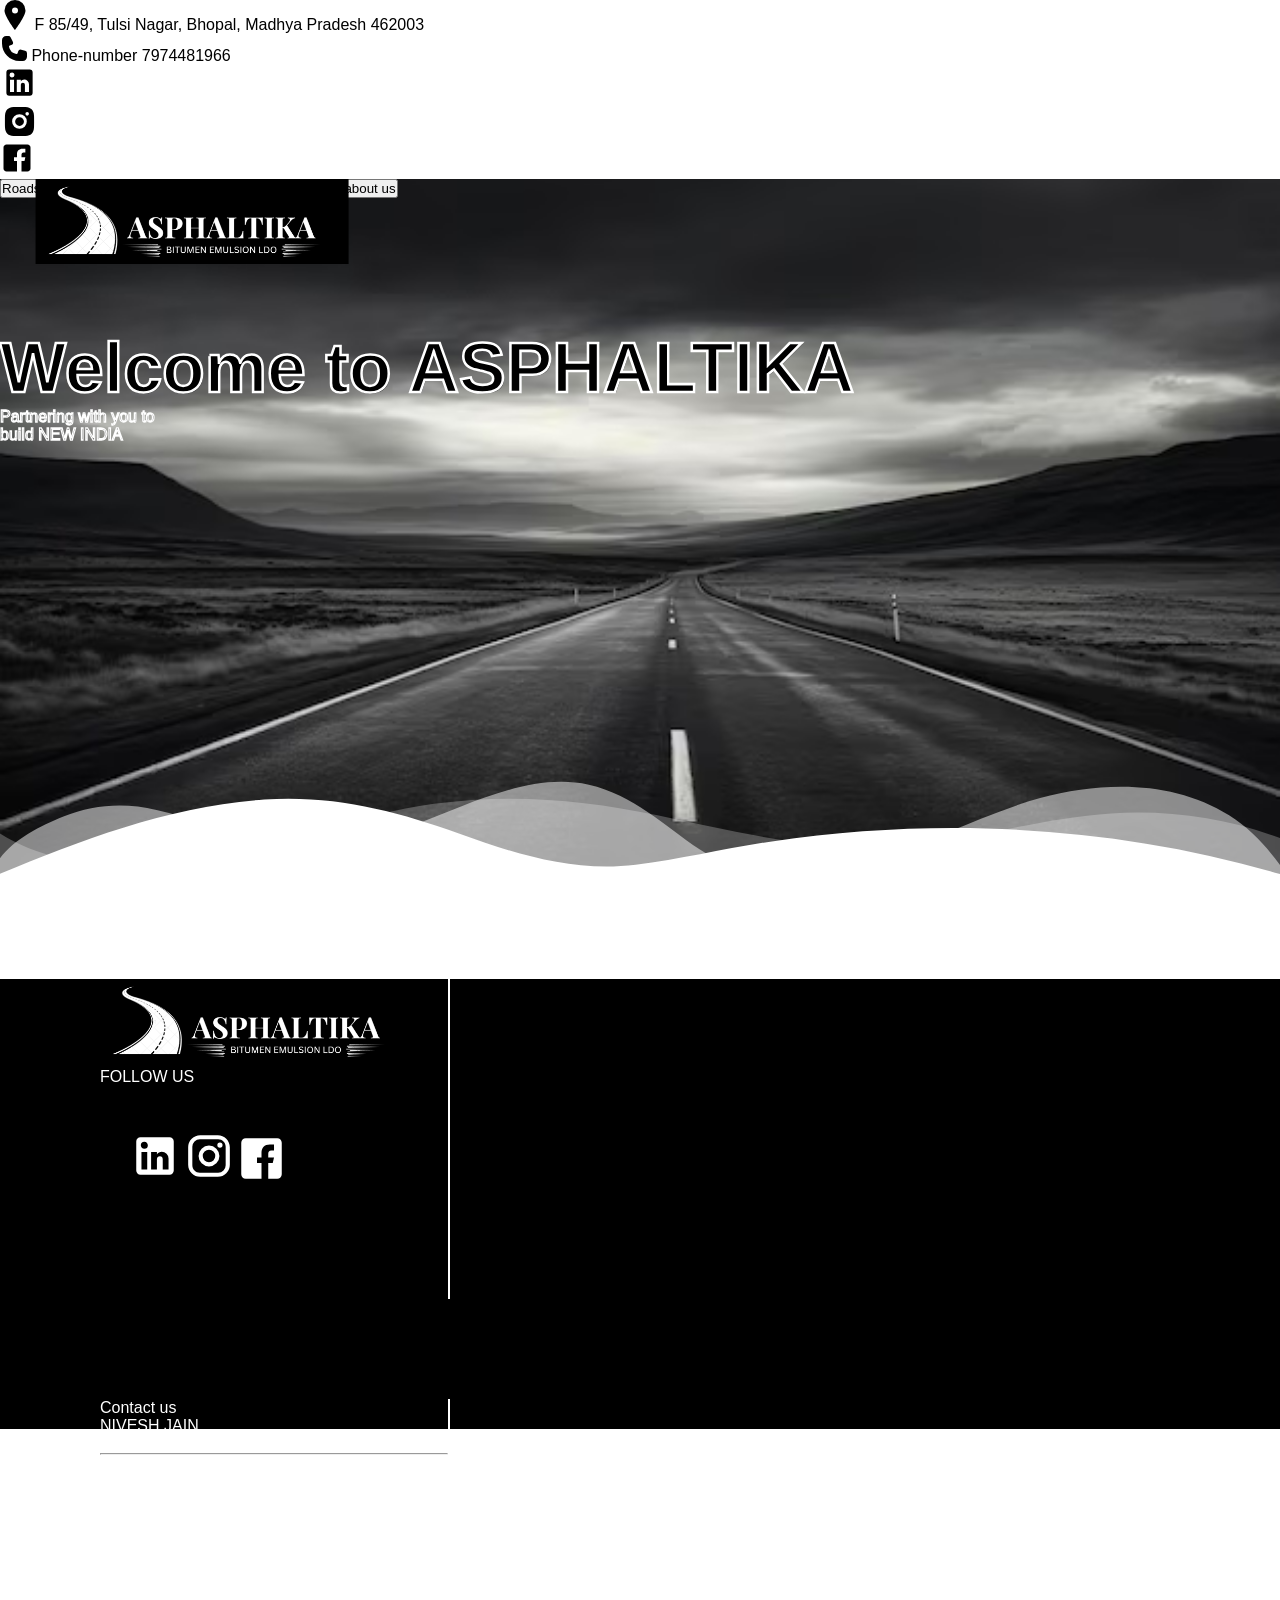
==== index.html @ 51af14be "Add files via upload" ====
<!DOCTYPE html>
<html lang="en">
<head>
    <meta charset="UTF-8">
    <meta name="viewport" content="width=device-width, initial-scale=1.0">
    <title>Asphaltika</title>
    <link rel="stylesheet" href="./css/bootstrap/bootstrap-5.3.1-dist/css/bootstrap.css">
    <link rel="stylesheet" href="./main.css">
</head>
<body>
   <section class="container-fluid">
    <section class="row">
    <section class="col-12">

        <section class=" d-flex justify-content-between">
            <div class="d-flex justify-content-between align-items-center mt-2">
                <p class=""><svg xmlns="http://www.w3.org/2000/svg" width="30" height="30" viewBox="0 0 20 20"><g transform="rotate(180 10 10) translate(0 20) scale(1 -1)"><path fill="currentColor" d="M10 20S3 10.87 3 7a7 7 0 1 1 14 0c0 3.87-7 13-7 13zm0-11a2 2 0 1 0 0-4a2 2 0 0 0 0 4z"/></g></svg> F 85/49, Tulsi Nagar, Bhopal, Madhya Pradesh 462003</p>
                </div>
                <div class="address-bar d-flex justify-content-between mt-2">
                    <p><svg xmlns="http://www.w3.org/2000/svg" width="25" height="25" viewBox="0 0 15 15"><g transform="rotate(-90 7.5 7.5) translate(0 15) scale(1 -1)"><path fill="currentColor" d="M2.5 0A2.5 2.5 0 0 0 0 2.5v2C0 10.299 4.701 15 10.5 15h2a2.5 2.5 0 0 0 2.5-2.5v-1.382a1.5 1.5 0 0 0-.83-1.342l-2.415-1.208a1.5 1.5 0 0 0-2.094.868l-.298.893a.71.71 0 0 1-.812.471A5.547 5.547 0 0 1 4.2 6.45a.71.71 0 0 1 .471-.812l1.109-.37a1.5 1.5 0 0 0 .98-1.787l-.586-2.344A1.5 1.5 0 0 0 4.72 0H2.5Z"/></g></svg> Phone-number 7974481966</p>
                <p class="mx-1"><svg xmlns="http://www.w3.org/2000/svg" width="35" height="35" viewBox="0 0 24 24"><path fill="currentColor" d="M19 3a2 2 0 0 1 2 2v14a2 2 0 0 1-2 2H5a2 2 0 0 1-2-2V5a2 2 0 0 1 2-2h14m-.5 15.5v-5.3a3.26 3.26 0 0 0-3.26-3.26c-.85 0-1.84.52-2.32 1.3v-1.11h-2.79v8.37h2.79v-4.93c0-.77.62-1.4 1.39-1.4a1.4 1.4 0 0 1 1.4 1.4v4.93h2.79M6.88 8.56a1.68 1.68 0 0 0 1.68-1.68c0-.93-.75-1.69-1.68-1.69a1.69 1.69 0 0 0-1.69 1.69c0 .93.76 1.68 1.69 1.68m1.39 9.94v-8.37H5.5v8.37h2.77Z"/></svg></p>
                <p class="mx-1"><svg xmlns="http://www.w3.org/2000/svg" width="35" height="35" viewBox="0 0 24 24"><path fill="currentColor" d="M13.028 2.001a78.82 78.82 0 0 1 2.189.022l.194.007c.224.008.445.018.712.03c1.064.05 1.79.218 2.427.465c.66.254 1.216.598 1.772 1.154a4.908 4.908 0 0 1 1.153 1.771c.247.637.415 1.364.465 2.428c.012.266.022.488.03.712l.006.194a79 79 0 0 1 .023 2.188l.001.746v1.31a78.836 78.836 0 0 1-.023 2.189l-.006.194c-.008.224-.018.445-.03.712c-.05 1.064-.22 1.79-.466 2.427a4.884 4.884 0 0 1-1.153 1.772a4.915 4.915 0 0 1-1.772 1.153c-.637.247-1.363.415-2.427.465c-.267.012-.488.022-.712.03l-.194.006a79 79 0 0 1-2.189.023l-.746.001h-1.309a78.836 78.836 0 0 1-2.189-.023l-.194-.006a60.64 60.64 0 0 1-.712-.03c-1.064-.05-1.79-.22-2.428-.466a4.89 4.89 0 0 1-1.771-1.153a4.904 4.904 0 0 1-1.154-1.772c-.247-.637-.415-1.363-.465-2.427a74.367 74.367 0 0 1-.03-.712l-.005-.194A79.053 79.053 0 0 1 2 13.028v-2.056a78.82 78.82 0 0 1 .022-2.188l.007-.194c.008-.224.018-.446.03-.712c.05-1.065.218-1.79.465-2.428A4.88 4.88 0 0 1 3.68 3.68a4.897 4.897 0 0 1 1.77-1.155c.638-.247 1.363-.415 2.428-.465l.712-.03l.194-.005A79.053 79.053 0 0 1 10.972 2h2.056Zm-1.028 5A5 5 0 1 0 12 17a5 5 0 0 0 0-10Zm0 2A3 3 0 1 1 12.001 15a3 3 0 0 1 0-6Zm5.25-3.5a1.25 1.25 0 0 0 0 2.498a1.25 1.25 0 0 0 0-2.5Z"/></svg></p>
                <p class="mx-1"><svg xmlns="http://www.w3.org/2000/svg" width="30" height="30" viewBox="0 0 20 20"><path fill="currentColor" d="M17 1H3c-1.1 0-2 .9-2 2v14c0 1.101.9 2 2 2h7v-7H8V9.525h2v-2.05c0-2.164 1.212-3.684 3.766-3.684l1.803.002v2.605h-1.197c-.994 0-1.372.746-1.372 1.438v1.69h2.568L15 12h-2v7h4c1.1 0 2-.899 2-2V3c0-1.1-.9-2-2-2z"/></svg></p>
            </div>
        </section>

<section class=" head ">
    <header class="d-flex justify-content-between ">
    <div class="d-flex">
    <img class="logo" src="./img/Screenshot 2023-09-03 131954.png">
      </div>

    <div class="header-btn d-flex align-items-start p-3">
    <button class="btn btn-outline-light text-warning rounded-pill m-1 p-2">Roads & Infrastructure</button>
    <button class="btn btn-outline-light text-warning rounded-pill m-1 p-2">Building Materials</button>
    <button class="btn btn-outline-light text-warning rounded-pill m-1 p-2">Sustainability</button>
    <button class="btn btn-outline-light text-warning rounded-pill m-1 p-2">about us</button>
     </div>

     <div class="custom-shape-divider-bottom-1694335029"> -->
        <svg data-name="Layer 1" xmlns="http://www.w3.org/2000/svg" viewBox="0 0 1200 120" preserveAspectRatio="none">
            <path d="M0,0V46.29c47.79,22.2,103.59,32.17,158,28,70.36-5.37,136.33-33.31,206.8-37.5C438.64,32.43,512.34,53.67,583,72.05c69.27,18,138.3,24.88,209.4,13.08,36.15-6,69.85-17.84,104.45-29.34C989.49,25,1113-14.29,1200,52.47V0Z" opacity=".25" class="shape-fill"></path>
            <path d="M0,0V15.81C13,36.92,27.64,56.86,47.69,72.05,99.41,111.27,165,111,224.58,91.58c31.15-10.15,60.09-26.07,89.67-39.8,40.92-19,84.73-46,130.83-49.67,36.26-2.85,70.9,9.42,98.6,31.56,31.77,25.39,62.32,62,103.63,73,40.44,10.79,81.35-6.69,119.13-24.28s75.16-39,116.92-43.05c59.73-5.85,113.28,22.88,168.9,38.84,30.2,8.66,59,6.17,87.09-7.5,22.43-10.89,48-26.93,60.65-49.24V0Z" opacity=".5" class="shape-fill"></path>
            <path d="M0,0V5.63C149.93,59,314.09,71.32,475.83,42.57c43-7.64,84.23-20.12,127.61-26.46,59-8.63,112.48,12.24,165.56,35.4C827.93,77.22,886,95.24,951.2,90c86.53-7,172.46-45.71,248.8-84.81V0Z" class="shape-fill"></path>
        </svg>
    </div>
    </header>

     <section class="heading  d-flex justify-content-center ">
<span class=" text-dark">
    <p class=" fw-bolder heading-name">    Welcome to ASPHALTIKA</p>
    <p class="sub-heading mt-5 fs-1 fw-bolder text-center">Partnering with you to</p>
    <p class="sub-heading fs-1 fw-bolder text-center"> build NEW INDIA</p>
</span>
     </section>

     </section> 
    
        </section>
    </section>
    <!-- ******footer -->
    <section class="row">
        <section class="col-12">
            <footer class="">
        <section class="f-1 border border-4 mt-5 d-flex">
            <div class="f-11">
                <img class="logo-f" src="./img/Screenshot 2023-09-03 131954.png">
                <p class="fs-3 fw-bolder mt-5 mx-5">FOLLOW US</p>
                <div class="f-icons mb-5">
                    <!-- linkedin icon -->
                    <svg xmlns="http://www.w3.org/2000/svg" width="50" height="50" viewBox="0 0 24 24"><path fill="#fff" d="M19 3a2 2 0 0 1 2 2v14a2 2 0 0 1-2 2H5a2 2 0 0 1-2-2V5a2 2 0 0 1 2-2h14m-.5 15.5v-5.3a3.26 3.26 0 0 0-3.26-3.26c-.85 0-1.84.52-2.32 1.3v-1.11h-2.79v8.37h2.79v-4.93c0-.77.62-1.4 1.39-1.4a1.4 1.4 0 0 1 1.4 1.4v4.93h2.79M6.88 8.56a1.68 1.68 0 0 0 1.68-1.68c0-.93-.75-1.69-1.68-1.69a1.69 1.69 0 0 0-1.69 1.69c0 .93.76 1.68 1.69 1.68m1.39 9.94v-8.37H5.5v8.37h2.77Z"/></svg>
                    <!-- insta icon -->
                    <svg xmlns="http://www.w3.org/2000/svg" width="50" height="50" viewBox="0 0 24 24"><path fill="#fff" d="M7.8 2h8.4C19.4 2 22 4.6 22 7.8v8.4a5.8 5.8 0 0 1-5.8 5.8H7.8C4.6 22 2 19.4 2 16.2V7.8A5.8 5.8 0 0 1 7.8 2m-.2 2A3.6 3.6 0 0 0 4 7.6v8.8C4 18.39 5.61 20 7.6 20h8.8a3.6 3.6 0 0 0 3.6-3.6V7.6C20 5.61 18.39 4 16.4 4H7.6m9.65 1.5a1.25 1.25 0 0 1 1.25 1.25A1.25 1.25 0 0 1 17.25 8A1.25 1.25 0 0 1 16 6.75a1.25 1.25 0 0 1 1.25-1.25M12 7a5 5 0 0 1 5 5a5 5 0 0 1-5 5a5 5 0 0 1-5-5a5 5 0 0 1 5-5m0 2a3 3 0 0 0-3 3a3 3 0 0 0 3 3a3 3 0 0 0 3-3a3 3 0 0 0-3-3Z"/></svg>
                    <!-- facebook icon -->
                    <svg xmlns="http://www.w3.org/2000/svg" width="45" height="45" viewBox="0 0 20 20"><path fill="#fff" d="M17 1H3c-1.1 0-2 .9-2 2v14c0 1.101.9 2 2 2h7v-7H8V9.525h2v-2.05c0-2.164 1.212-3.684 3.766-3.684l1.803.002v2.605h-1.197c-.994 0-1.372.746-1.372 1.438v1.69h2.568L15 12h-2v7h4c1.1 0 2-.899 2-2V3c0-1.1-.9-2-2-2z"/></svg>
                </div>
            </div>
           <div class="fw-bold fs-5 f-11">
            <p class="fs-2 text-decoration-underline">Contact us</p>
            <p>NIVESH JAIN</p>
            <p> E-mail: asphaltika@gmail.com</p>
            <hr>
            <p>Address: F 85/49, Tulsi Nagar, Bhopal, Madhya Pradesh 462003</p>
            <p><i class="fa-solid fa-phone fa-shake fa-l"></i> Phone-number: 7974481966</p>
           </div>
           <div class="fw-bold fs-5 f-11">
            <p class="fs-2 text-decoration-underline">Products</p>
            <p><i class="fa-regular fa-greater-than fa-2xs"></i> EMULSION</p>
            <p><i class="fa-regular fa-greater-than fa-2xs"></i> BITUMEN</p>
            <p><i class="fa-regular fa-greater-than fa-2xs"></i> LIGHT DIESEL OIL (LDO)</p>
            
           </div>
        </section>
            </footer>
        </section>
    </section>
   </section>
</body>
</html>
---- main.css ----
*{
    margin: 0;
    padding: 0;
    box-sizing: border-box;
    font-family:'poppins', sans-serif;
}

.address-bar{
    margin:2px;
 padding-right: 5px;
}
.head{
height: 700px;
width: 100%;
background-image: url(./img/22.avif);
background-repeat: no-repeat;
background-position: center;
background-size: cover;
position: relative;
overflow: hidden;
animation:changeImage 12s linear infinite;
}

@keyframes changeImage {
0%{ background-image: url(./img/pexels-roman-kaiuk🇺🇦-11927239.jpg);}
30%{ background-image: url(./img/22.avif);}
65%{ background-image: url(./img/1.jpg);} */
/* 60%{ background-image: url(./img/new.jpg);} */
90%{ background-image: url(./img/2);}
}
.custom-shape-divider-bottom-1694335029 {
    position: absolute;
    bottom: 0;
    left: 0;
    width: 100%;
    overflow: hidden;
    line-height: 0;
    transform: rotate(180deg);
}

.custom-shape-divider-bottom-1694335029 svg {
    position: relative;
    display: block;
    width: calc(100% + 1.3px);
    height: 106px;
}

.custom-shape-divider-bottom-1694335029 .shape-fill {
    fill: #FFFFFF;
}

/* .waves{
position: absolute;
bottom: 0;
width: 100%;
bottom: 0;
} */

.logo{
    margin-left: 0;
    height: 85px;
position: absolute;
    top: 0;
    left:15%;
    transform: translateX(-50%);
    z-index: 1; /* Ensure the logo is on top */
}
.heading{
    margin-top: 130px;
}
.heading-name{

    text-shadow: 1px 1px;
    font-size:70px;
    font-weight: bolder;
  position: relative;
  -webkit-text-stroke: 0.2vw #fff;
}
.sub-heading{
    -webkit-text-stroke: 0.1vw #fff;
}

.f-1{

    height: 450px ;
    background-color: black;
}
.f-11{
    color: #fff;
    margin-top: 100px;
    margin-left: 100px;
    height: 320px;
    width: 350px;
    border-right: 2px solid #FFF;
}
.logo-f{
   
    height: 85px;
}
.f-icons{
    margin-left: 30px;
    margin-top: 45px;
}
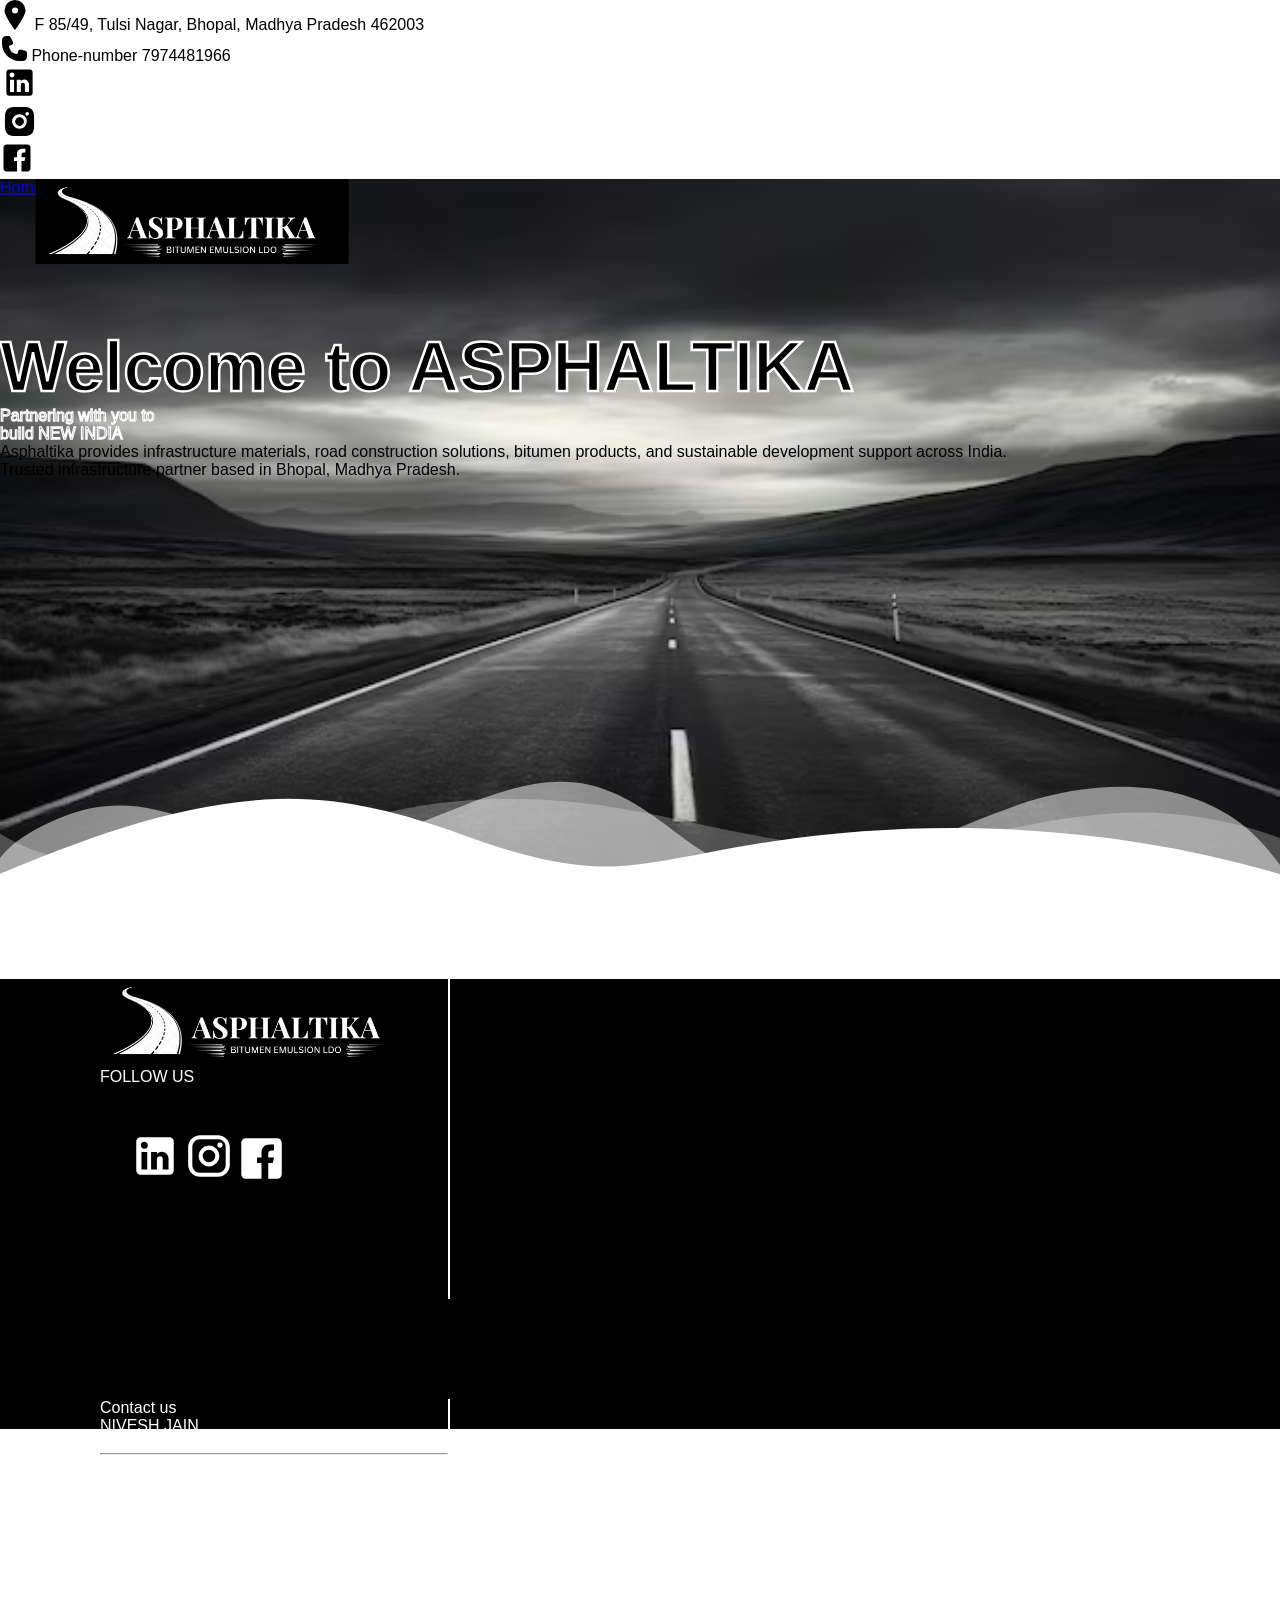
==== commit b4a3a01f: "Website authenticity update" ====
--- a/index.html
+++ b/index.html
@@ -31,13 +31,30 @@
       </div>
 
     <div class="header-btn d-flex align-items-start p-3">
-    <button class="btn btn-outline-light text-warning rounded-pill m-1 p-2">Roads & Infrastructure</button>
-    <button class="btn btn-outline-light text-warning rounded-pill m-1 p-2">Building Materials</button>
-    <button class="btn btn-outline-light text-warning rounded-pill m-1 p-2">Sustainability</button>
-    <button class="btn btn-outline-light text-warning rounded-pill m-1 p-2">about us</button>
-     </div>
 
-     <div class="custom-shape-divider-bottom-1694335029"> -->
+<a href="index.html" class="btn btn-outline-light text-warning rounded-pill m-1 p-2">
+Home
+</a>
+
+<a href="about.html" class="btn btn-outline-light text-warning rounded-pill m-1 p-2">
+About Us
+</a>
+
+<a href="contact.html" class="btn btn-outline-light text-warning rounded-pill m-1 p-2">
+Contact
+</a>
+
+<a href="privacy-policy.html" class="btn btn-outline-light text-warning rounded-pill m-1 p-2">
+Privacy Policy
+</a>
+
+<a href="terms.html" class="btn btn-outline-light text-warning rounded-pill m-1 p-2">
+Terms
+</a>
+
+</div>
+
+     <div class="custom-shape-divider-bottom-1694335029">
         <svg data-name="Layer 1" xmlns="http://www.w3.org/2000/svg" viewBox="0 0 1200 120" preserveAspectRatio="none">
             <path d="M0,0V46.29c47.79,22.2,103.59,32.17,158,28,70.36-5.37,136.33-33.31,206.8-37.5C438.64,32.43,512.34,53.67,583,72.05c69.27,18,138.3,24.88,209.4,13.08,36.15-6,69.85-17.84,104.45-29.34C989.49,25,1113-14.29,1200,52.47V0Z" opacity=".25" class="shape-fill"></path>
             <path d="M0,0V15.81C13,36.92,27.64,56.86,47.69,72.05,99.41,111.27,165,111,224.58,91.58c31.15-10.15,60.09-26.07,89.67-39.8,40.92-19,84.73-46,130.83-49.67,36.26-2.85,70.9,9.42,98.6,31.56,31.77,25.39,62.32,62,103.63,73,40.44,10.79,81.35-6.69,119.13-24.28s75.16-39,116.92-43.05c59.73-5.85,113.28,22.88,168.9,38.84,30.2,8.66,59,6.17,87.09-7.5,22.43-10.89,48-26.93,60.65-49.24V0Z" opacity=".5" class="shape-fill"></path>
@@ -51,6 +68,14 @@
     <p class=" fw-bolder heading-name">    Welcome to ASPHALTIKA</p>
     <p class="sub-heading mt-5 fs-1 fw-bolder text-center">Partnering with you to</p>
     <p class="sub-heading fs-1 fw-bolder text-center"> build NEW INDIA</p>
+    <p class="text-center fs-5 mt-4 text-dark fw-semibold">
+Asphaltika provides infrastructure materials, road construction solutions,
+bitumen products, and sustainable development support across India.
+</p>
+
+<p class="text-center fs-6 text-dark">
+Trusted infrastructure partner based in Bhopal, Madhya Pradesh.
+</p>
 </span>
      </section>
 
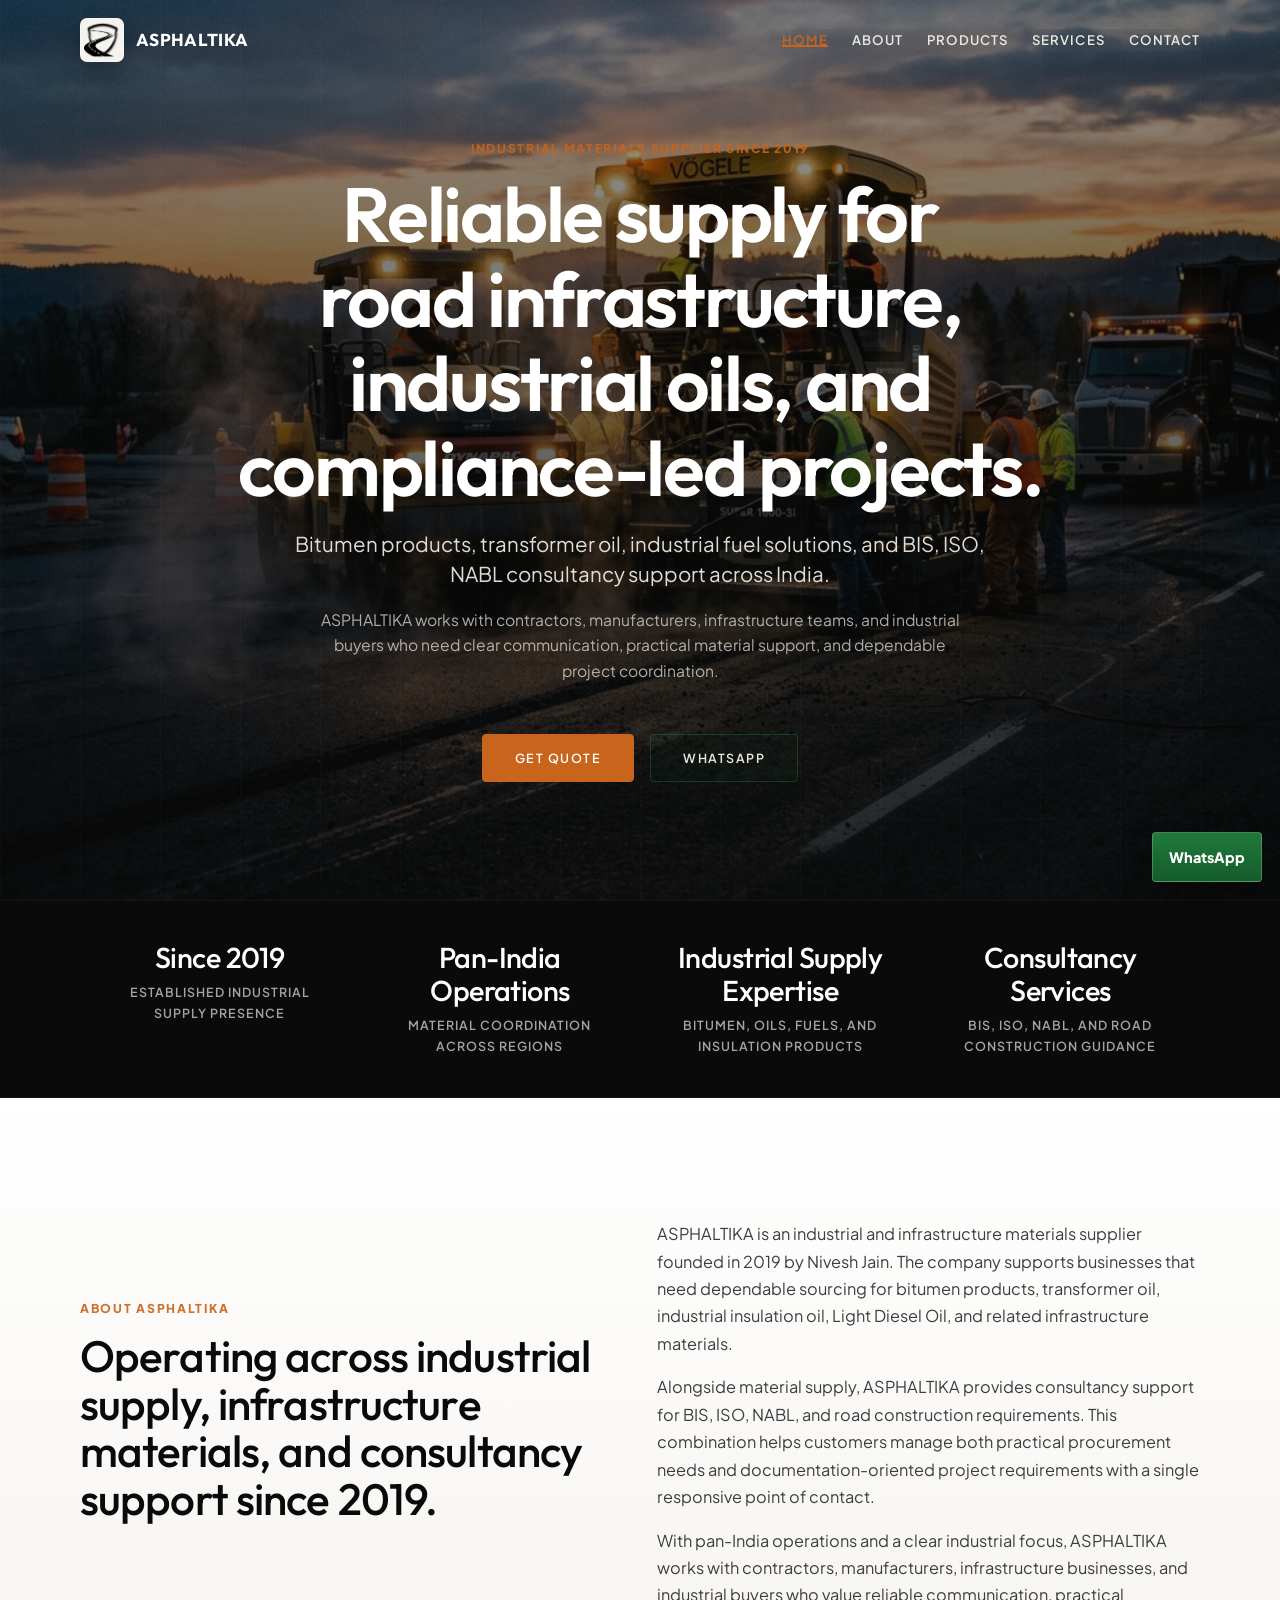
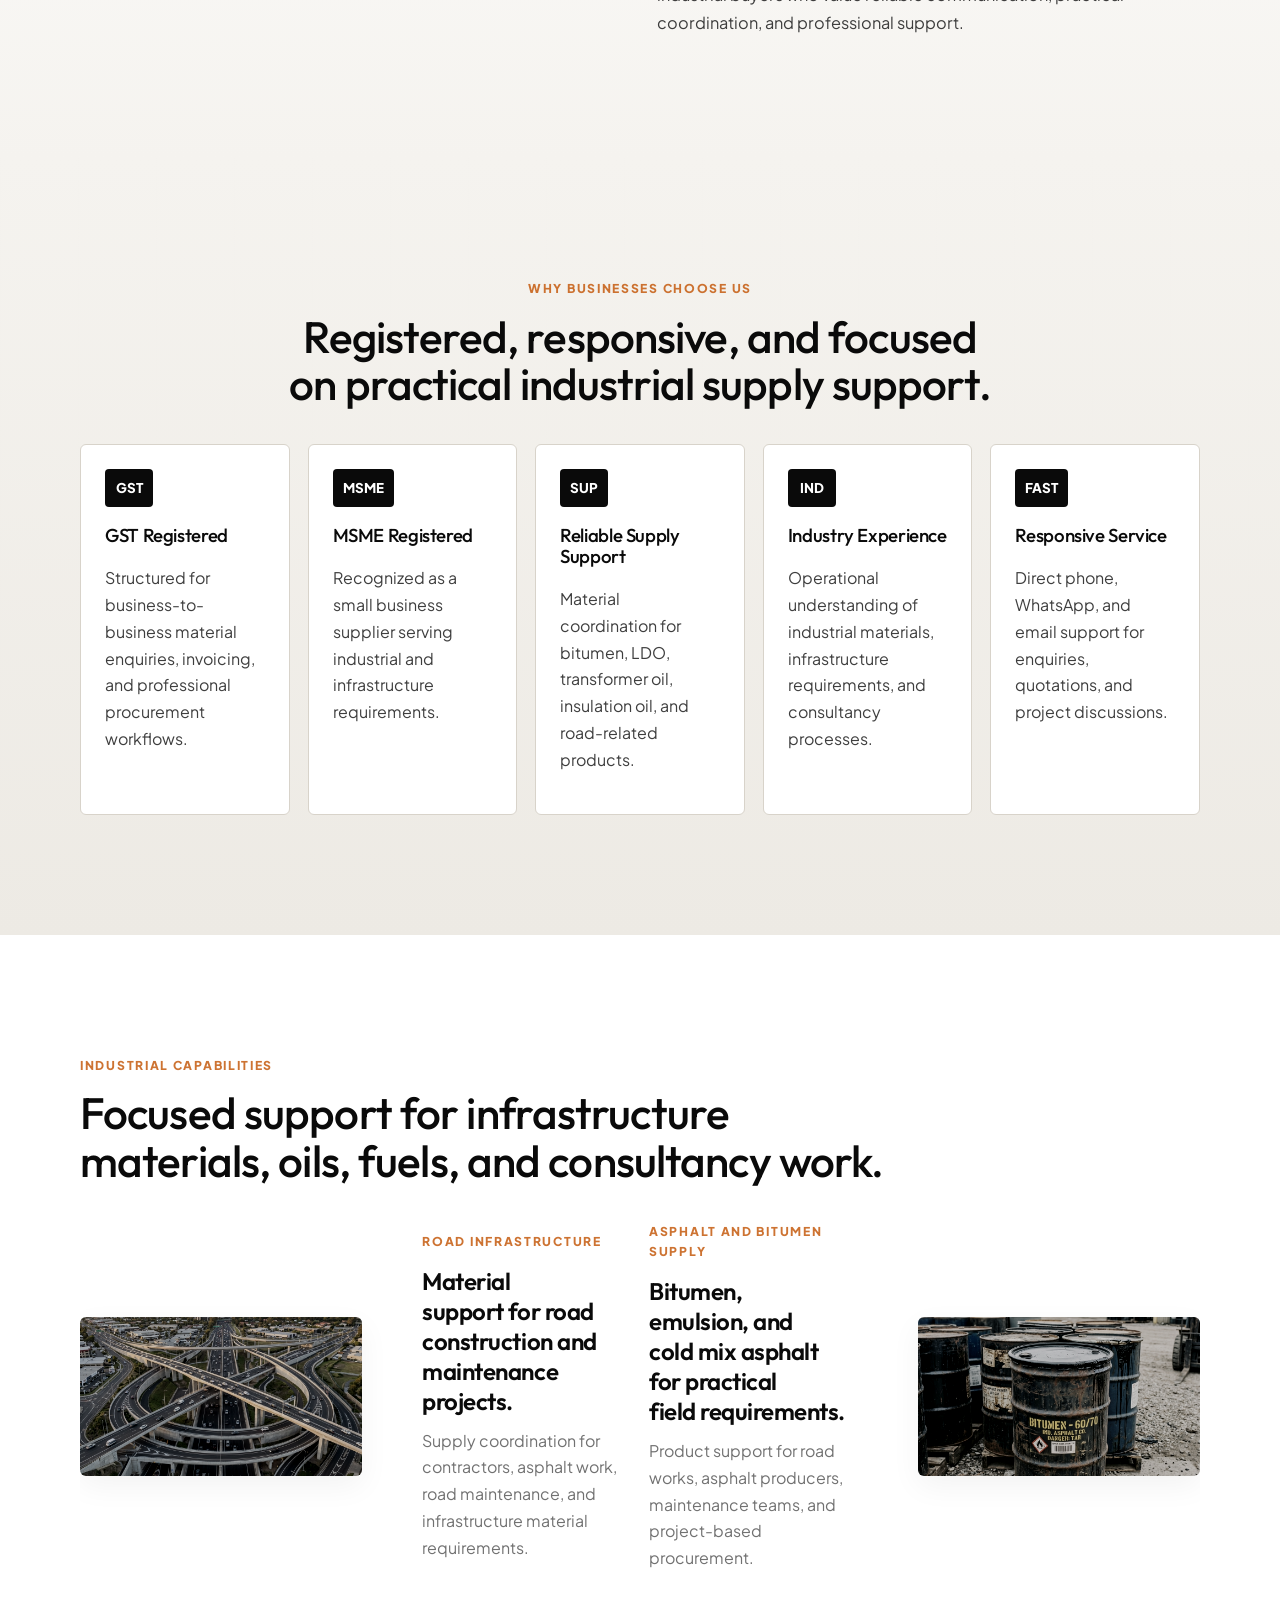
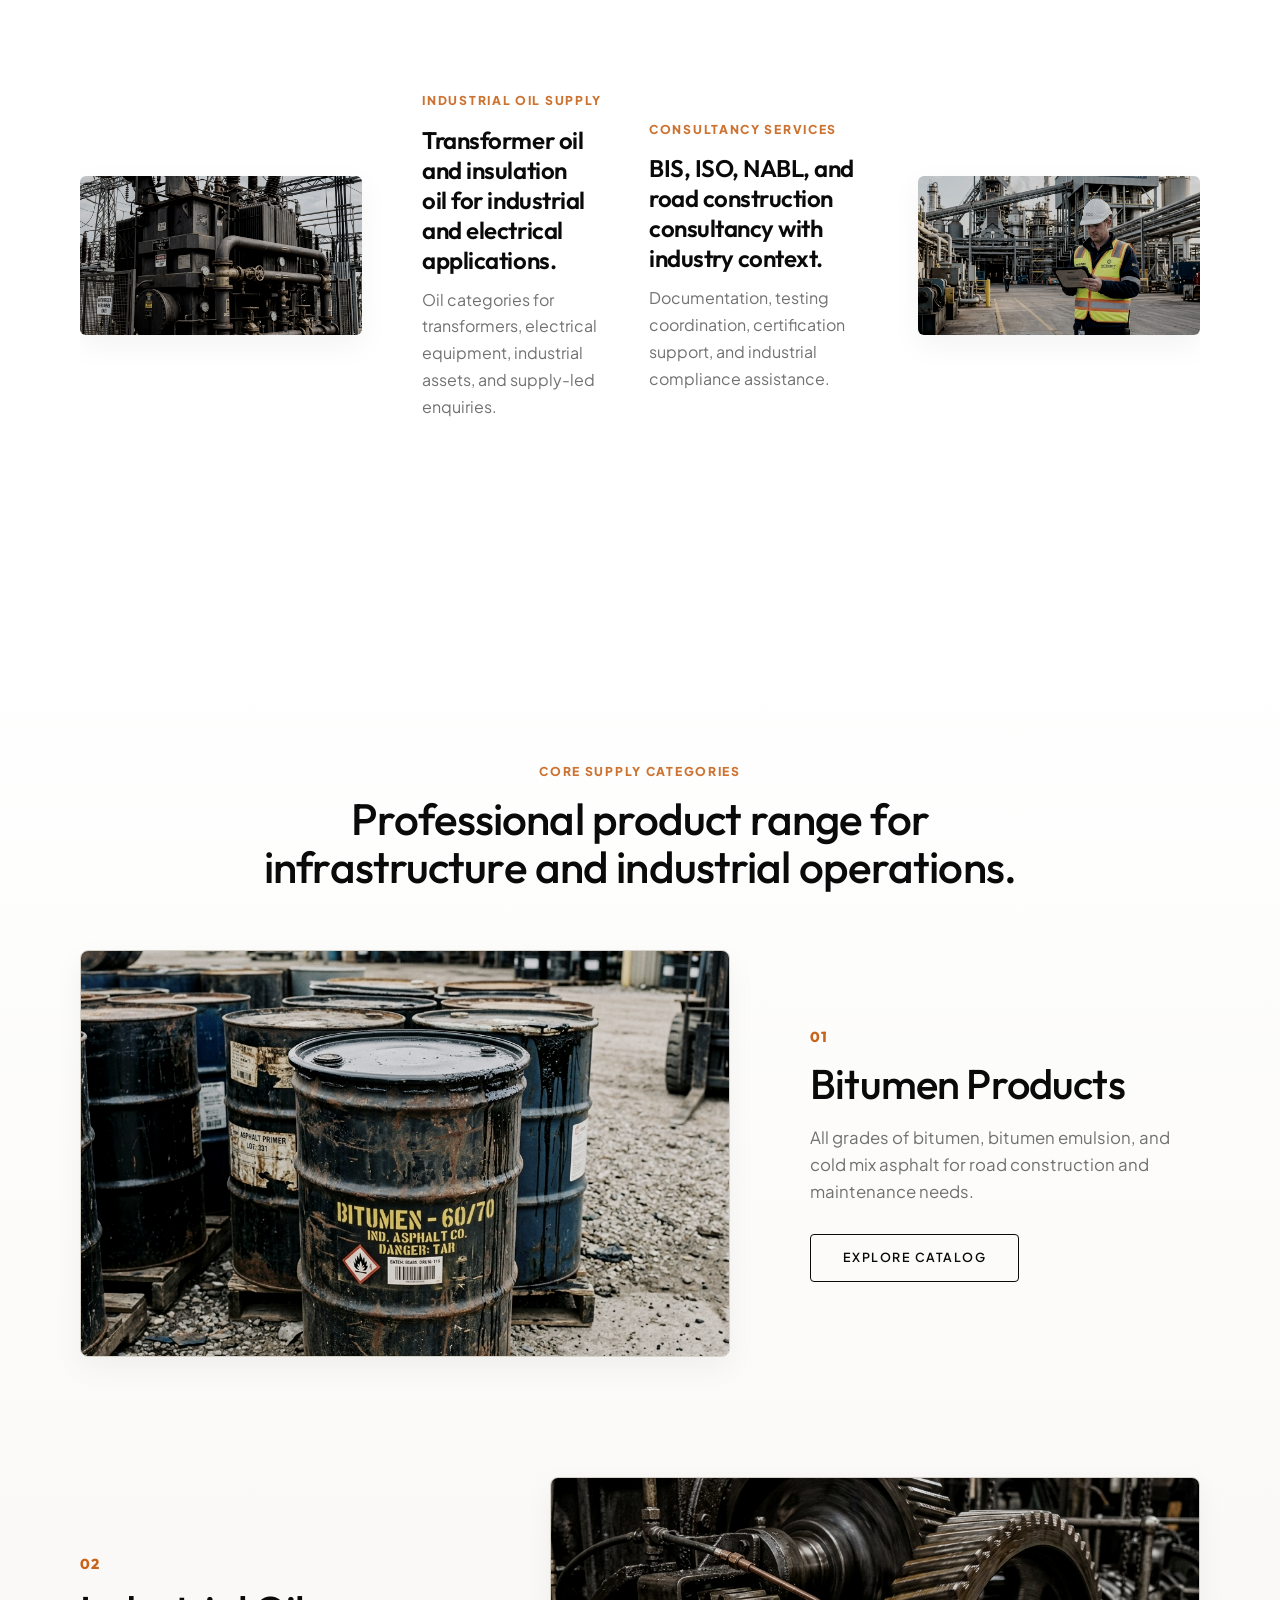
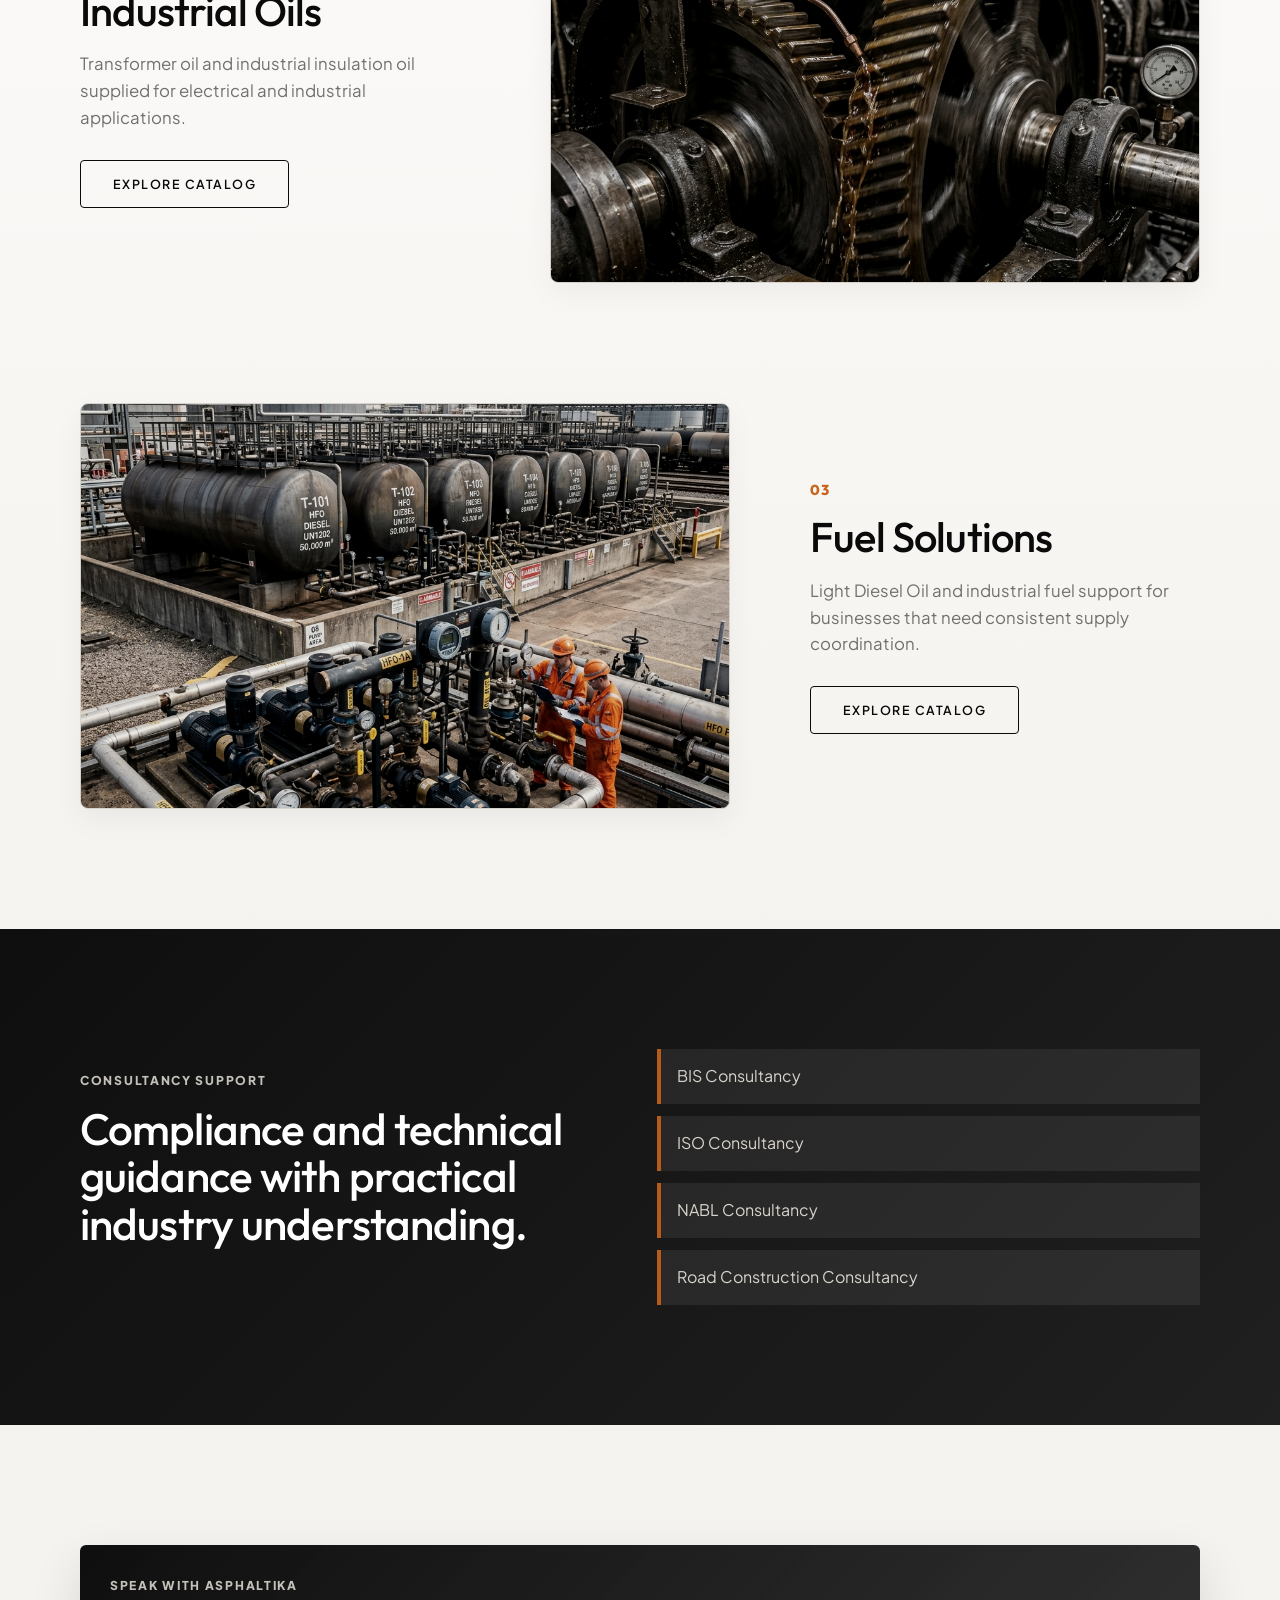
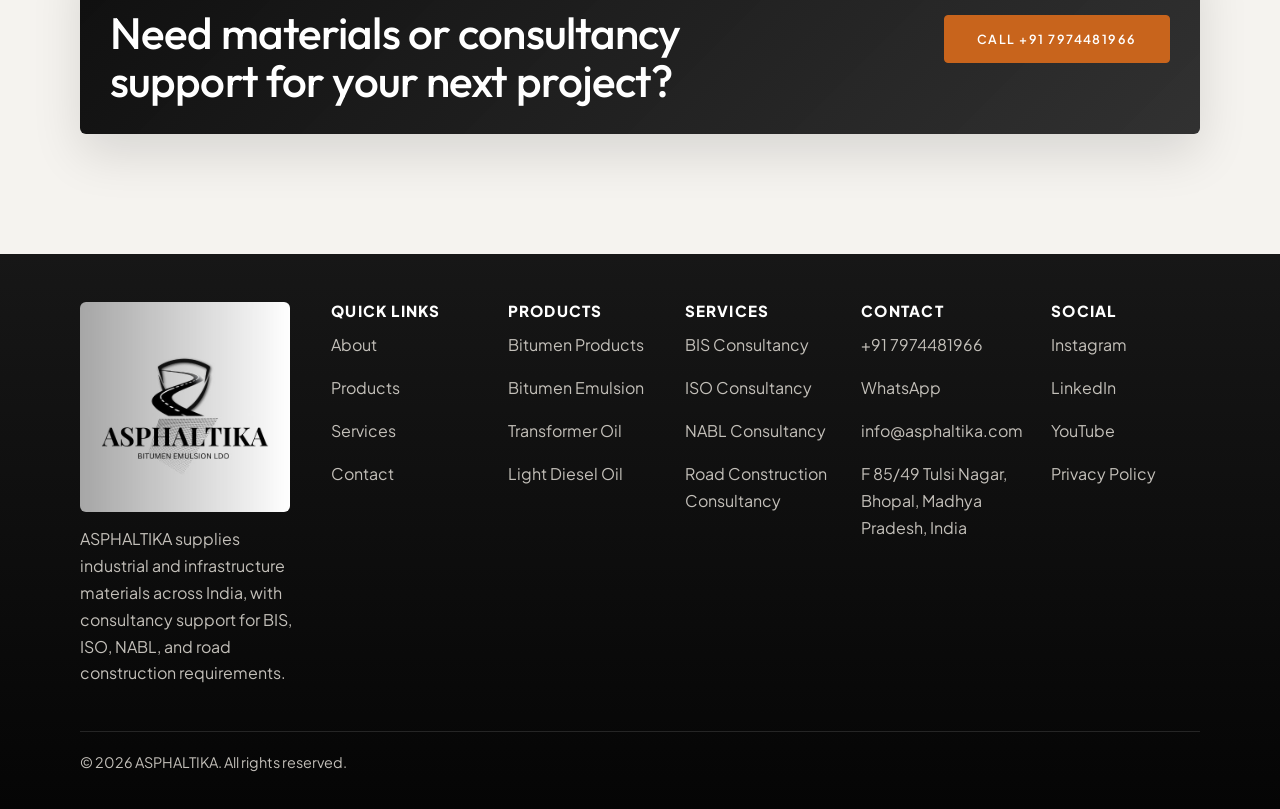
==== commit ec72ee0e: "Deploy new premium minimalist ASPHALTIKA website" ====
--- a/index.html
+++ b/index.html
@@ -1,124 +1,285 @@
-<!DOCTYPE html>
-<html lang="en">
-<head>
-    <meta charset="UTF-8">
-    <meta name="viewport" content="width=device-width, initial-scale=1.0">
-    <title>Asphaltika</title>
-    <link rel="stylesheet" href="./css/bootstrap/bootstrap-5.3.1-dist/css/bootstrap.css">
-    <link rel="stylesheet" href="./main.css">
-</head>
-<body>
-   <section class="container-fluid">
-    <section class="row">
-    <section class="col-12">
-
-        <section class=" d-flex justify-content-between">
-            <div class="d-flex justify-content-between align-items-center mt-2">
-                <p class=""><svg xmlns="http://www.w3.org/2000/svg" width="30" height="30" viewBox="0 0 20 20"><g transform="rotate(180 10 10) translate(0 20) scale(1 -1)"><path fill="currentColor" d="M10 20S3 10.87 3 7a7 7 0 1 1 14 0c0 3.87-7 13-7 13zm0-11a2 2 0 1 0 0-4a2 2 0 0 0 0 4z"/></g></svg> F 85/49, Tulsi Nagar, Bhopal, Madhya Pradesh 462003</p>
-                </div>
-                <div class="address-bar d-flex justify-content-between mt-2">
-                    <p><svg xmlns="http://www.w3.org/2000/svg" width="25" height="25" viewBox="0 0 15 15"><g transform="rotate(-90 7.5 7.5) translate(0 15) scale(1 -1)"><path fill="currentColor" d="M2.5 0A2.5 2.5 0 0 0 0 2.5v2C0 10.299 4.701 15 10.5 15h2a2.5 2.5 0 0 0 2.5-2.5v-1.382a1.5 1.5 0 0 0-.83-1.342l-2.415-1.208a1.5 1.5 0 0 0-2.094.868l-.298.893a.71.71 0 0 1-.812.471A5.547 5.547 0 0 1 4.2 6.45a.71.71 0 0 1 .471-.812l1.109-.37a1.5 1.5 0 0 0 .98-1.787l-.586-2.344A1.5 1.5 0 0 0 4.72 0H2.5Z"/></g></svg> Phone-number 7974481966</p>
-                <p class="mx-1"><svg xmlns="http://www.w3.org/2000/svg" width="35" height="35" viewBox="0 0 24 24"><path fill="currentColor" d="M19 3a2 2 0 0 1 2 2v14a2 2 0 0 1-2 2H5a2 2 0 0 1-2-2V5a2 2 0 0 1 2-2h14m-.5 15.5v-5.3a3.26 3.26 0 0 0-3.26-3.26c-.85 0-1.84.52-2.32 1.3v-1.11h-2.79v8.37h2.79v-4.93c0-.77.62-1.4 1.39-1.4a1.4 1.4 0 0 1 1.4 1.4v4.93h2.79M6.88 8.56a1.68 1.68 0 0 0 1.68-1.68c0-.93-.75-1.69-1.68-1.69a1.69 1.69 0 0 0-1.69 1.69c0 .93.76 1.68 1.69 1.68m1.39 9.94v-8.37H5.5v8.37h2.77Z"/></svg></p>
-                <p class="mx-1"><svg xmlns="http://www.w3.org/2000/svg" width="35" height="35" viewBox="0 0 24 24"><path fill="currentColor" d="M13.028 2.001a78.82 78.82 0 0 1 2.189.022l.194.007c.224.008.445.018.712.03c1.064.05 1.79.218 2.427.465c.66.254 1.216.598 1.772 1.154a4.908 4.908 0 0 1 1.153 1.771c.247.637.415 1.364.465 2.428c.012.266.022.488.03.712l.006.194a79 79 0 0 1 .023 2.188l.001.746v1.31a78.836 78.836 0 0 1-.023 2.189l-.006.194c-.008.224-.018.445-.03.712c-.05 1.064-.22 1.79-.466 2.427a4.884 4.884 0 0 1-1.153 1.772a4.915 4.915 0 0 1-1.772 1.153c-.637.247-1.363.415-2.427.465c-.267.012-.488.022-.712.03l-.194.006a79 79 0 0 1-2.189.023l-.746.001h-1.309a78.836 78.836 0 0 1-2.189-.023l-.194-.006a60.64 60.64 0 0 1-.712-.03c-1.064-.05-1.79-.22-2.428-.466a4.89 4.89 0 0 1-1.771-1.153a4.904 4.904 0 0 1-1.154-1.772c-.247-.637-.415-1.363-.465-2.427a74.367 74.367 0 0 1-.03-.712l-.005-.194A79.053 79.053 0 0 1 2 13.028v-2.056a78.82 78.82 0 0 1 .022-2.188l.007-.194c.008-.224.018-.446.03-.712c.05-1.065.218-1.79.465-2.428A4.88 4.88 0 0 1 3.68 3.68a4.897 4.897 0 0 1 1.77-1.155c.638-.247 1.363-.415 2.428-.465l.712-.03l.194-.005A79.053 79.053 0 0 1 10.972 2h2.056Zm-1.028 5A5 5 0 1 0 12 17a5 5 0 0 0 0-10Zm0 2A3 3 0 1 1 12.001 15a3 3 0 0 1 0-6Zm5.25-3.5a1.25 1.25 0 0 0 0 2.498a1.25 1.25 0 0 0 0-2.5Z"/></svg></p>
-                <p class="mx-1"><svg xmlns="http://www.w3.org/2000/svg" width="30" height="30" viewBox="0 0 20 20"><path fill="currentColor" d="M17 1H3c-1.1 0-2 .9-2 2v14c0 1.101.9 2 2 2h7v-7H8V9.525h2v-2.05c0-2.164 1.212-3.684 3.766-3.684l1.803.002v2.605h-1.197c-.994 0-1.372.746-1.372 1.438v1.69h2.568L15 12h-2v7h4c1.1 0 2-.899 2-2V3c0-1.1-.9-2-2-2z"/></svg></p>
-            </div>
-        </section>
-
-<section class=" head ">
-    <header class="d-flex justify-content-between ">
-    <div class="d-flex">
-    <img class="logo" src="./img/Screenshot 2023-09-03 131954.png">
-      </div>
-
-    <div class="header-btn d-flex align-items-start p-3">
-
-<a href="index.html" class="btn btn-outline-light text-warning rounded-pill m-1 p-2">
-Home
-</a>
-
-<a href="about.html" class="btn btn-outline-light text-warning rounded-pill m-1 p-2">
-About Us
-</a>
-
-<a href="contact.html" class="btn btn-outline-light text-warning rounded-pill m-1 p-2">
-Contact
-</a>
-
-<a href="privacy-policy.html" class="btn btn-outline-light text-warning rounded-pill m-1 p-2">
-Privacy Policy
-</a>
-
-<a href="terms.html" class="btn btn-outline-light text-warning rounded-pill m-1 p-2">
-Terms
-</a>
-
-</div>
-
-     <div class="custom-shape-divider-bottom-1694335029">
-        <svg data-name="Layer 1" xmlns="http://www.w3.org/2000/svg" viewBox="0 0 1200 120" preserveAspectRatio="none">
-            <path d="M0,0V46.29c47.79,22.2,103.59,32.17,158,28,70.36-5.37,136.33-33.31,206.8-37.5C438.64,32.43,512.34,53.67,583,72.05c69.27,18,138.3,24.88,209.4,13.08,36.15-6,69.85-17.84,104.45-29.34C989.49,25,1113-14.29,1200,52.47V0Z" opacity=".25" class="shape-fill"></path>
-            <path d="M0,0V15.81C13,36.92,27.64,56.86,47.69,72.05,99.41,111.27,165,111,224.58,91.58c31.15-10.15,60.09-26.07,89.67-39.8,40.92-19,84.73-46,130.83-49.67,36.26-2.85,70.9,9.42,98.6,31.56,31.77,25.39,62.32,62,103.63,73,40.44,10.79,81.35-6.69,119.13-24.28s75.16-39,116.92-43.05c59.73-5.85,113.28,22.88,168.9,38.84,30.2,8.66,59,6.17,87.09-7.5,22.43-10.89,48-26.93,60.65-49.24V0Z" opacity=".5" class="shape-fill"></path>
-            <path d="M0,0V5.63C149.93,59,314.09,71.32,475.83,42.57c43-7.64,84.23-20.12,127.61-26.46,59-8.63,112.48,12.24,165.56,35.4C827.93,77.22,886,95.24,951.2,90c86.53-7,172.46-45.71,248.8-84.81V0Z" class="shape-fill"></path>
-        </svg>
-    </div>
-    </header>
-
-     <section class="heading  d-flex justify-content-center ">
-<span class=" text-dark">
-    <p class=" fw-bolder heading-name">    Welcome to ASPHALTIKA</p>
-    <p class="sub-heading mt-5 fs-1 fw-bolder text-center">Partnering with you to</p>
-    <p class="sub-heading fs-1 fw-bolder text-center"> build NEW INDIA</p>
-    <p class="text-center fs-5 mt-4 text-dark fw-semibold">
-Asphaltika provides infrastructure materials, road construction solutions,
-bitumen products, and sustainable development support across India.
-</p>
-
-<p class="text-center fs-6 text-dark">
-Trusted infrastructure partner based in Bhopal, Madhya Pradesh.
-</p>
-</span>
-     </section>
-
-     </section> 
-    
-        </section>
-    </section>
-    <!-- ******footer -->
-    <section class="row">
-        <section class="col-12">
-            <footer class="">
-        <section class="f-1 border border-4 mt-5 d-flex">
-            <div class="f-11">
-                <img class="logo-f" src="./img/Screenshot 2023-09-03 131954.png">
-                <p class="fs-3 fw-bolder mt-5 mx-5">FOLLOW US</p>
-                <div class="f-icons mb-5">
-                    <!-- linkedin icon -->
-                    <svg xmlns="http://www.w3.org/2000/svg" width="50" height="50" viewBox="0 0 24 24"><path fill="#fff" d="M19 3a2 2 0 0 1 2 2v14a2 2 0 0 1-2 2H5a2 2 0 0 1-2-2V5a2 2 0 0 1 2-2h14m-.5 15.5v-5.3a3.26 3.26 0 0 0-3.26-3.26c-.85 0-1.84.52-2.32 1.3v-1.11h-2.79v8.37h2.79v-4.93c0-.77.62-1.4 1.39-1.4a1.4 1.4 0 0 1 1.4 1.4v4.93h2.79M6.88 8.56a1.68 1.68 0 0 0 1.68-1.68c0-.93-.75-1.69-1.68-1.69a1.69 1.69 0 0 0-1.69 1.69c0 .93.76 1.68 1.69 1.68m1.39 9.94v-8.37H5.5v8.37h2.77Z"/></svg>
-                    <!-- insta icon -->
-                    <svg xmlns="http://www.w3.org/2000/svg" width="50" height="50" viewBox="0 0 24 24"><path fill="#fff" d="M7.8 2h8.4C19.4 2 22 4.6 22 7.8v8.4a5.8 5.8 0 0 1-5.8 5.8H7.8C4.6 22 2 19.4 2 16.2V7.8A5.8 5.8 0 0 1 7.8 2m-.2 2A3.6 3.6 0 0 0 4 7.6v8.8C4 18.39 5.61 20 7.6 20h8.8a3.6 3.6 0 0 0 3.6-3.6V7.6C20 5.61 18.39 4 16.4 4H7.6m9.65 1.5a1.25 1.25 0 0 1 1.25 1.25A1.25 1.25 0 0 1 17.25 8A1.25 1.25 0 0 1 16 6.75a1.25 1.25 0 0 1 1.25-1.25M12 7a5 5 0 0 1 5 5a5 5 0 0 1-5 5a5 5 0 0 1-5-5a5 5 0 0 1 5-5m0 2a3 3 0 0 0-3 3a3 3 0 0 0 3 3a3 3 0 0 0 3-3a3 3 0 0 0-3-3Z"/></svg>
-                    <!-- facebook icon -->
-                    <svg xmlns="http://www.w3.org/2000/svg" width="45" height="45" viewBox="0 0 20 20"><path fill="#fff" d="M17 1H3c-1.1 0-2 .9-2 2v14c0 1.101.9 2 2 2h7v-7H8V9.525h2v-2.05c0-2.164 1.212-3.684 3.766-3.684l1.803.002v2.605h-1.197c-.994 0-1.372.746-1.372 1.438v1.69h2.568L15 12h-2v7h4c1.1 0 2-.899 2-2V3c0-1.1-.9-2-2-2z"/></svg>
-                </div>
-            </div>
-           <div class="fw-bold fs-5 f-11">
-            <p class="fs-2 text-decoration-underline">Contact us</p>
-            <p>NIVESH JAIN</p>
-            <p> E-mail: asphaltika@gmail.com</p>
-            <hr>
-            <p>Address: F 85/49, Tulsi Nagar, Bhopal, Madhya Pradesh 462003</p>
-            <p><i class="fa-solid fa-phone fa-shake fa-l"></i> Phone-number: 7974481966</p>
-           </div>
-           <div class="fw-bold fs-5 f-11">
-            <p class="fs-2 text-decoration-underline">Products</p>
-            <p><i class="fa-regular fa-greater-than fa-2xs"></i> EMULSION</p>
-            <p><i class="fa-regular fa-greater-than fa-2xs"></i> BITUMEN</p>
-            <p><i class="fa-regular fa-greater-than fa-2xs"></i> LIGHT DIESEL OIL (LDO)</p>
-            
-           </div>
-        </section>
-            </footer>
-        </section>
-    </section>
-   </section>
-</body>
-</html>+<!DOCTYPE html>
+<html lang="en">
+<head>
+  <meta charset="UTF-8">
+  <meta name="viewport" content="width=device-width, initial-scale=1.0">
+  <meta name="description" content="ASPHALTIKA supplies bitumen products, transformer oil, industrial fuel solutions, and industrial consultancy services across India.">
+  <meta property="og:title" content="ASPHALTIKA | Industrial & Infrastructure Materials Supplier">
+  <meta property="og:description" content="Pan-India supplier of bitumen products, transformer oil, industrial fuel solutions, and BIS, ISO, NABL consultancy support.">
+  <meta property="og:type" content="website">
+  <meta property="og:image" content="images/asphaltika-official-logo.jpg">
+  <meta property="og:site_name" content="ASPHALTIKA">
+  <title>ASPHALTIKA | Industrial & Infrastructure Materials Supplier</title>
+  <link rel="icon" type="image/png" href="images/asphaltika-official-icon.png">
+  <link rel="stylesheet" href="css/style.css">
+</head>
+<body>
+  <header class="site-header">
+    <nav class="navbar container" aria-label="Main navigation">
+      <a class="brand" href="index.html" aria-label="ASPHALTIKA home">
+        <img class="brand-logo brand-logo-icon" src="images/asphaltika-official-icon.png" alt="ASPHALTIKA logo icon" width="42" height="42" decoding="async">
+        <span class="brand-name">ASPHALTIKA</span>
+      </a>
+      <button class="nav-toggle" type="button" aria-expanded="false" aria-controls="primary-navigation">
+        <span class="sr-only">Open menu</span>
+        <span></span>
+        <span></span>
+        <span></span>
+      </button>
+      <ul class="nav-links" id="primary-navigation">
+        <li><a href="index.html" aria-current="page">Home</a></li>
+        <li><a href="about.html">About</a></li>
+        <li><a href="products.html">Products</a></li>
+        <li><a href="services.html">Services</a></li>
+        <li><a href="contact.html">Contact</a></li>
+      </ul>
+    </nav>
+  </header>
+
+  <main>
+    <section class="hero hero-home">
+      <div class="container">
+        <div class="hero-content">
+          <p class="eyebrow">Industrial materials supplier since 2019</p>
+          <h1>Reliable supply for road infrastructure, industrial oils, and compliance-led projects.</h1>
+          <p class="hero-tagline">Bitumen products, transformer oil, industrial fuel solutions, and BIS, ISO, NABL consultancy support across India.</p>
+          <p class="hero-text">ASPHALTIKA works with contractors, manufacturers, infrastructure teams, and industrial buyers who need clear communication, practical material support, and dependable project coordination.</p>
+          <div class="hero-actions">
+            <a class="btn btn-primary" href="contact.html">Get Quote</a>
+            <a class="btn btn-whatsapp" href="https://wa.me/917974481966" target="_blank" rel="noopener">WhatsApp</a>
+          </div>
+        </div>
+      </div>
+    </section>
+
+    <section class="trust-strip" aria-label="ASPHALTIKA trust highlights">
+      <div class="container trust-grid">
+        <div>
+          <strong>Since 2019</strong>
+          <span>Established industrial supply presence</span>
+        </div>
+        <div>
+          <strong>Pan-India Operations</strong>
+          <span>Material coordination across regions</span>
+        </div>
+        <div>
+          <strong>Industrial Supply Expertise</strong>
+          <span>Bitumen, oils, fuels, and insulation products</span>
+        </div>
+        <div>
+          <strong>Consultancy Services</strong>
+          <span>BIS, ISO, NABL, and road construction guidance</span>
+        </div>
+      </div>
+    </section>
+
+    <section class="section business-about">
+      <div class="container split">
+        <div>
+          <p class="eyebrow">About ASPHALTIKA</p>
+          <h2>Operating across industrial supply, infrastructure materials, and consultancy support since 2019.</h2>
+        </div>
+        <div class="business-copy">
+          <p>ASPHALTIKA is an industrial and infrastructure materials supplier founded in 2019 by Nivesh Jain. The company supports businesses that need dependable sourcing for bitumen products, transformer oil, industrial insulation oil, Light Diesel Oil, and related infrastructure materials.</p>
+          <p>Alongside material supply, ASPHALTIKA provides consultancy support for BIS, ISO, NABL, and road construction requirements. This combination helps customers manage both practical procurement needs and documentation-oriented project requirements with a single responsive point of contact.</p>
+          <p>With pan-India operations and a clear industrial focus, ASPHALTIKA works with contractors, manufacturers, infrastructure businesses, and industrial buyers who value reliable communication, practical coordination, and professional support.</p>
+        </div>
+      </div>
+    </section>
+
+    <section class="section section-muted">
+      <div class="container section-heading centered">
+        <p class="eyebrow">Why businesses choose us</p>
+        <h2>Registered, responsive, and focused on practical industrial supply support.</h2>
+      </div>
+      <div class="container business-grid">
+        <article class="why-card">
+          <span>GST</span>
+          <h3>GST Registered</h3>
+          <p>Structured for business-to-business material enquiries, invoicing, and professional procurement workflows.</p>
+        </article>
+        <article class="why-card">
+          <span>MSME</span>
+          <h3>MSME Registered</h3>
+          <p>Recognized as a small business supplier serving industrial and infrastructure requirements.</p>
+        </article>
+        <article class="why-card">
+          <span>SUP</span>
+          <h3>Reliable Supply Support</h3>
+          <p>Material coordination for bitumen, LDO, transformer oil, insulation oil, and road-related products.</p>
+        </article>
+        <article class="why-card">
+          <span>IND</span>
+          <h3>Industry Experience</h3>
+          <p>Operational understanding of industrial materials, infrastructure requirements, and consultancy processes.</p>
+        </article>
+        <article class="why-card">
+          <span>FAST</span>
+          <h3>Responsive Service</h3>
+          <p>Direct phone, WhatsApp, and email support for enquiries, quotations, and project discussions.</p>
+        </article>
+      </div>
+    </section>
+
+    <section class="section industrial-showcase">
+      <div class="container section-heading">
+        <p class="eyebrow">Industrial capabilities</p>
+        <h2>Focused support for infrastructure materials, oils, fuels, and consultancy work.</h2>
+      </div>
+      <div class="container image-section-grid">
+        <article class="image-panel">
+          <img src="images/visual-about-infrastructure.png" alt="Road infrastructure and asphalt construction environment" loading="lazy" decoding="async">
+          <div>
+            <p class="eyebrow">Road infrastructure</p>
+            <h3>Material support for road construction and maintenance projects.</h3>
+            <p>Supply coordination for contractors, asphalt work, road maintenance, and infrastructure material requirements.</p>
+          </div>
+        </article>
+        <article class="image-panel">
+          <img src="images/visual-bitumen.png" alt="Bitumen drums and industrial bitumen supply visual" loading="lazy" decoding="async">
+          <div>
+            <p class="eyebrow">Asphalt and bitumen supply</p>
+            <h3>Bitumen, emulsion, and cold mix asphalt for practical field requirements.</h3>
+            <p>Product support for road works, asphalt producers, maintenance teams, and project-based procurement.</p>
+          </div>
+        </article>
+        <article class="image-panel">
+          <img src="images/visual-transformer-oil.png" alt="Transformer oil and industrial electrical environment" loading="lazy" decoding="async">
+          <div>
+            <p class="eyebrow">Industrial oil supply</p>
+            <h3>Transformer oil and insulation oil for industrial and electrical applications.</h3>
+            <p>Oil categories for transformers, electrical equipment, industrial assets, and supply-led enquiries.</p>
+          </div>
+        </article>
+        <article class="image-panel">
+          <img src="images/visual-consultancy.png" alt="Consultancy documentation and compliance review visual" loading="lazy" decoding="async">
+          <div>
+            <p class="eyebrow">Consultancy services</p>
+            <h3>BIS, ISO, NABL, and road construction consultancy with industry context.</h3>
+            <p>Documentation, testing coordination, certification support, and industrial compliance assistance.</p>
+          </div>
+        </article>
+      </div>
+    </section>
+
+    <section class="section products-preview">
+      <div class="container section-heading centered">
+        <p class="eyebrow">Core supply categories</p>
+        <h2>Professional product range for infrastructure and industrial operations.</h2>
+      </div>
+      <div class="container showcase-container">
+        <div class="showcase-row">
+          <div class="showcase-image">
+            <img src="images/visual-bitumen.png" alt="Industrial road construction showing hot bitumen processing" loading="lazy" decoding="async">
+          </div>
+          <div class="showcase-content">
+            <span class="showcase-number">01</span>
+            <h3>Bitumen Products</h3>
+            <p>All grades of bitumen, bitumen emulsion, and cold mix asphalt for road construction and maintenance needs.</p>
+            <a class="btn" href="products.html">Explore Catalog</a>
+          </div>
+        </div>
+        <div class="showcase-row">
+          <div class="showcase-image">
+            <img src="images/visual-industrial-oil.png" alt="Industrial oil storage tanks and processing pipeline" loading="lazy" decoding="async">
+          </div>
+          <div class="showcase-content">
+            <span class="showcase-number">02</span>
+            <h3>Industrial Oils</h3>
+            <p>Transformer oil and industrial insulation oil supplied for electrical and industrial applications.</p>
+            <a class="btn" href="products.html">Explore Catalog</a>
+          </div>
+        </div>
+        <div class="showcase-row">
+          <div class="showcase-image">
+            <img src="images/visual-ldo.png" alt="Light Diesel Oil tank truck supply and distribution" loading="lazy" decoding="async">
+          </div>
+          <div class="showcase-content">
+            <span class="showcase-number">03</span>
+            <h3>Fuel Solutions</h3>
+            <p>Light Diesel Oil and industrial fuel support for businesses that need consistent supply coordination.</p>
+            <a class="btn" href="products.html">Explore Catalog</a>
+          </div>
+        </div>
+      </div>
+    </section>
+
+    <section class="section section-dark">
+      <div class="container split">
+        <div>
+          <p class="eyebrow">Consultancy support</p>
+          <h2>Compliance and technical guidance with practical industry understanding.</h2>
+        </div>
+        <div class="check-list">
+          <p>BIS Consultancy</p>
+          <p>ISO Consultancy</p>
+          <p>NABL Consultancy</p>
+          <p>Road Construction Consultancy</p>
+        </div>
+      </div>
+    </section>
+
+    <section class="section">
+      <div class="container cta-band">
+        <div>
+          <p class="eyebrow">Speak with ASPHALTIKA</p>
+          <h2>Need materials or consultancy support for your next project?</h2>
+        </div>
+        <a class="btn btn-primary" href="tel:+917974481966">Call +91 7974481966</a>
+      </div>
+    </section>
+  </main>
+
+  <footer class="site-footer">
+    <div class="container footer-grid">
+      <div class="footer-overview">
+        <a class="brand footer-brand" href="index.html">
+          <img class="footer-logo" src="images/asphaltika-official-logo.jpg" alt="ASPHALTIKA official logo" width="500" height="500" loading="lazy" decoding="async">
+        </a>
+        <p>ASPHALTIKA supplies industrial and infrastructure materials across India, with consultancy support for BIS, ISO, NABL, and road construction requirements.</p>
+      </div>
+      <div>
+        <h2>Quick Links</h2>
+        <p><a href="about.html">About</a></p>
+        <p><a href="products.html">Products</a></p>
+        <p><a href="services.html">Services</a></p>
+        <p><a href="contact.html">Contact</a></p>
+      </div>
+      <div>
+        <h2>Products</h2>
+        <p>Bitumen Products</p>
+        <p>Bitumen Emulsion</p>
+        <p>Transformer Oil</p>
+        <p>Light Diesel Oil</p>
+      </div>
+      <div>
+        <h2>Services</h2>
+        <p>BIS Consultancy</p>
+        <p>ISO Consultancy</p>
+        <p>NABL Consultancy</p>
+        <p>Road Construction Consultancy</p>
+      </div>
+      <div>
+        <h2>Contact</h2>
+        <p><a href="tel:+917974481966">+91 7974481966</a></p>
+        <p><a href="https://wa.me/917974481966" target="_blank" rel="noopener">WhatsApp</a></p>
+        <p><a href="mailto:info@asphaltika.com">info@asphaltika.com</a></p>
+        <p>F 85/49 Tulsi Nagar, Bhopal, Madhya Pradesh, India</p>
+      </div>
+      <div>
+        <h2>Social</h2>
+        <p><a href="https://www.instagram.com/nivesh_jai" target="_blank" rel="noopener">Instagram</a></p>
+        <p><a href="https://www.linkedin.com/in/nivesh-jain-99b6181a4" target="_blank" rel="noopener">LinkedIn</a></p>
+        <p><a href="https://youtube.com/@asphaltika" target="_blank" rel="noopener">YouTube</a></p>
+        <p><a href="privacy-policy.html">Privacy Policy</a></p>
+      </div>
+    </div>
+    <div class="container footer-bottom">
+      <p>&copy; <span id="current-year">2026</span> ASPHALTIKA. All rights reserved.</p>
+    </div>
+  </footer>
+
+  <a class="floating-whatsapp" href="https://wa.me/917974481966" target="_blank" rel="noopener" aria-label="Chat with ASPHALTIKA on WhatsApp">WhatsApp</a>
+  <script src="js/script.js"></script>
+</body>
+</html>
--- a/css/style.css
+++ b/css/style.css
@@ -0,0 +1,1959 @@
+@import url('https://fonts.googleapis.com/css2?family=Outfit:wght@300;400;500;600;700;900&family=Plus+Jakarta+Sans:wght@300;400;500;600;700;800&display=swap');
+
+:root {
+  --primary: #0A0A0A;
+  --secondary: #171717;
+  --graphite: #262626;
+  --steel: #525252;
+  --steel-light: #A3A3A3;
+  --accent: #C8641C;
+  --accent-dark: #8F3F12;
+  --light: #F5F3EF;
+  --surface: #FFFFFF;
+  --surface-2: #EDEAE4;
+  --text: #2A2A2A;
+  --muted: #626262;
+  --line: #D8D3CA;
+  --white: #FFFFFF;
+  --shadow: 0 10px 30px rgba(10, 10, 10, 0.05);
+  --shadow-strong: 0 20px 50px rgba(10, 10, 10, 0.12);
+  --heading-font: 'Outfit', -apple-system, BlinkMacSystemFont, 'Segoe UI', Roboto, Helvetica, Arial, sans-serif;
+  --body-font: 'Plus Jakarta Sans', -apple-system, BlinkMacSystemFont, 'Segoe UI', Roboto, Helvetica, Arial, sans-serif;
+}
+
+* {
+  box-sizing: border-box;
+}
+
+html {
+  scroll-behavior: smooth;
+}
+
+body {
+  margin: 0;
+  font-family: var(--body-font);
+  font-weight: 400;
+  color: var(--text);
+  background: var(--light);
+  line-height: 1.68;
+  text-rendering: optimizeLegibility;
+  -webkit-font-smoothing: antialiased;
+  -moz-osx-font-smoothing: grayscale;
+}
+
+img {
+  display: block;
+  max-width: 100%;
+}
+
+a {
+  color: inherit;
+  text-decoration: none;
+}
+
+p {
+  margin-top: 0;
+  color: var(--text);
+  opacity: 0.9;
+}
+
+h1,
+h2,
+h3,
+h4 {
+  margin-top: 0;
+  color: var(--primary);
+  font-family: var(--heading-font);
+  font-weight: 500;
+  letter-spacing: -0.02em;
+  line-height: 1.15;
+  text-wrap: balance;
+}
+
+.container {
+  width: min(100% - 32px, 1120px);
+  margin-inline: auto;
+}
+
+.narrow {
+  max-width: 820px;
+}
+
+.sr-only {
+  position: absolute;
+  width: 1px;
+  height: 1px;
+  padding: 0;
+  margin: -1px;
+  overflow: hidden;
+  clip: rect(0, 0, 0, 0);
+  white-space: nowrap;
+  border: 0;
+}
+
+.site-header {
+  position: fixed;
+  top: 0;
+  left: 0;
+  width: 100%;
+  z-index: 100;
+  background: transparent;
+  border-bottom: 1px solid transparent;
+  transition: background-color 0.3s ease, border-color 0.3s ease, backdrop-filter 0.3s ease, -webkit-backdrop-filter 0.3s ease;
+}
+
+.site-header.scrolled {
+  background: rgba(10, 10, 10, 0.82);
+  border-bottom: 1px solid rgba(255, 255, 255, 0.05);
+  backdrop-filter: blur(20px);
+  -webkit-backdrop-filter: blur(20px);
+  box-shadow: 0 10px 30px rgba(0, 0, 0, 0.15);
+}
+
+.navbar {
+  min-height: 80px;
+  display: flex;
+  align-items: center;
+  justify-content: space-between;
+  gap: 18px;
+  transition: min-height 0.3s ease;
+}
+
+.site-header.scrolled .navbar {
+  min-height: 70px;
+}
+
+.brand {
+  display: inline-flex;
+  align-items: center;
+  gap: 12px;
+  color: var(--white);
+  font-weight: 700;
+}
+
+.brand-logo {
+  width: 44px;
+  height: 44px;
+  object-fit: contain;
+  flex: 0 0 auto;
+}
+
+.brand-logo-icon {
+  padding: 3px;
+  border: 1px solid rgba(255, 255, 255, 0.2);
+  border-radius: 7px;
+  background: var(--light);
+  box-shadow: 0 8px 18px rgba(0, 0, 0, 0.24);
+}
+
+.brand-name {
+  font-family: var(--heading-font);
+  font-size: 1.08rem;
+  font-weight: 700;
+  letter-spacing: 0.02em;
+}
+
+.nav-toggle {
+  width: 44px;
+  height: 44px;
+  display: grid;
+  gap: 5px;
+  align-content: center;
+  padding: 0 10px;
+  border: 1px solid rgba(255, 255, 255, 0.18);
+  border-radius: 4px;
+  background: rgba(255, 255, 255, 0.04);
+  cursor: pointer;
+}
+
+.nav-toggle span:not(.sr-only) {
+  height: 2px;
+  background: var(--white);
+  border-radius: 999px;
+}
+
+.nav-links {
+  position: absolute;
+  top: 100%;
+  left: 0;
+  right: 0;
+  display: none;
+  margin: 0;
+  padding: 14px 24px 24px;
+  list-style: none;
+  background: rgba(10, 10, 10, 0.95);
+  backdrop-filter: blur(20px);
+  -webkit-backdrop-filter: blur(20px);
+  border-top: 1px solid rgba(255, 255, 255, 0.05);
+  border-bottom: 1px solid rgba(255, 255, 255, 0.05);
+}
+
+.nav-links.is-open {
+  display: grid;
+}
+
+.nav-links a {
+  display: block;
+  padding: 12px 0;
+  color: #ECE7DF;
+  font-size: 0.82rem;
+  font-weight: 600;
+  letter-spacing: 0.08em;
+  text-transform: uppercase;
+  transition: color 0.2s ease;
+}
+
+.nav-links a:hover,
+.nav-links a[aria-current="page"] {
+  color: var(--accent);
+}
+
+.hero {
+  position: relative;
+  overflow: hidden;
+  color: var(--white);
+  background:
+    linear-gradient(135deg, rgba(10, 10, 10, 0.98), rgba(23, 23, 23, 0.92)),
+    repeating-linear-gradient(115deg, rgba(200, 100, 28, 0.1) 0 2px, transparent 2px 18px);
+  padding: 72px 0 48px;
+}
+
+.hero-home {
+  min-height: 100vh;
+  display: flex;
+  align-items: center;
+  justify-content: center;
+  text-align: center;
+  padding: 140px 0 100px;
+  background:
+    linear-gradient(180deg, rgba(10, 10, 10, 0.4) 0%, rgba(10, 10, 10, 0.85) 100%),
+    url("../images/hero-road-construction.png") center center / cover no-repeat;
+}
+
+.hero-home::after {
+  content: "";
+  position: absolute;
+  inset: 0;
+  background:
+    repeating-linear-gradient(90deg, rgba(255, 255, 255, 0.015) 0 1px, transparent 1px 80px),
+    repeating-linear-gradient(0deg, rgba(255, 255, 255, 0.01) 0 1px, transparent 1px 80px);
+  pointer-events: none;
+}
+
+.hero-home .container {
+  position: relative;
+  z-index: 2;
+  max-width: 960px;
+  margin-inline: auto;
+}
+
+.hero-content {
+  display: flex;
+  flex-direction: column;
+  align-items: center;
+}
+
+.hero-watermark {
+  display: none;
+}
+
+.hero-grid,
+.split,
+.contact-grid {
+  display: grid;
+  gap: 34px;
+}
+
+.eyebrow {
+  margin-bottom: 14px;
+  color: var(--accent);
+  font-size: 0.76rem;
+  font-weight: 900;
+  letter-spacing: 0.14em;
+  text-transform: uppercase;
+}
+
+.hero h1,
+.page-hero h1 {
+  margin-bottom: 20px;
+  color: var(--white);
+  font-size: clamp(2.2rem, 7vw, 4.4rem);
+  line-height: 1.05;
+  font-weight: 600;
+}
+
+.hero-home h1 {
+  max-width: 860px;
+  font-size: clamp(2.35rem, 6.8vw, 4.8rem);
+  line-height: 1.1;
+  font-weight: 600;
+  letter-spacing: -0.03em;
+}
+
+.hero-tagline {
+  max-width: 720px;
+  margin-bottom: 18px;
+  color: #ECE7DF;
+  font-size: clamp(1.08rem, 2.2vw, 1.28rem);
+  font-weight: 400;
+  line-height: 1.45;
+  opacity: 0.95;
+}
+
+.hero-text,
+.page-hero p {
+  color: #D7D3CC;
+  font-size: 1.02rem;
+  opacity: 0.8;
+}
+
+.hero-home .hero-text {
+  max-width: 640px;
+  margin-inline: auto;
+  font-size: 0.98rem;
+  line-height: 1.6;
+}
+
+.hero-actions {
+  display: flex;
+  flex-wrap: wrap;
+  justify-content: center;
+  gap: 16px;
+  margin-top: 36px;
+}
+
+.btn {
+  display: inline-flex;
+  align-items: center;
+  justify-content: center;
+  min-height: 48px;
+  padding: 12px 32px;
+  border: 1.5px solid transparent;
+  border-radius: 4px;
+  font-size: 0.78rem;
+  font-weight: 600;
+  letter-spacing: 0.12em;
+  text-transform: uppercase;
+  line-height: 1.2;
+  transition: all 0.25s cubic-bezier(0.25, 1, 0.5, 1);
+}
+
+.btn:hover {
+  transform: translateY(-1px);
+}
+
+.btn-primary {
+  color: var(--white);
+  background: var(--accent);
+  border-color: var(--accent);
+}
+
+.btn-primary:hover {
+  background: transparent;
+  color: var(--white);
+  border-color: var(--white);
+}
+
+.btn-secondary,
+.btn-whatsapp {
+  color: #ECE7DF;
+  border: 1.5px solid rgba(236, 231, 223, 0.25);
+  background: transparent;
+}
+
+.btn-secondary:hover {
+  border-color: var(--white);
+  background: rgba(255, 255, 255, 0.08);
+}
+
+.btn-whatsapp {
+  border-color: rgba(31, 122, 58, 0.4);
+  background: rgba(31, 122, 58, 0.04);
+}
+
+.btn-whatsapp:hover {
+  border-color: #249747;
+  background: rgba(31, 122, 58, 0.15);
+  color: var(--white);
+}
+
+.hero-meta {
+  display: flex;
+  flex-wrap: wrap;
+  gap: 10px;
+  margin-top: 28px;
+}
+
+.hero-meta span {
+  padding: 8px 12px;
+  border: 1px solid rgba(255, 255, 255, 0.16);
+  border-radius: 4px;
+  color: #D7D3CC;
+  background: rgba(10, 10, 10, 0.55);
+  font-size: 0.86rem;
+  font-weight: 800;
+}
+
+.hero-visual {
+  min-height: 280px;
+  display: grid;
+  place-items: center;
+  border: 1px solid rgba(255, 255, 255, 0.14);
+  border-radius: 6px;
+  background: rgba(255, 255, 255, 0.04);
+  overflow: hidden;
+}
+
+.hero-home .hero-visual {
+  border-color: rgba(255, 255, 255, 0.16);
+  box-shadow: var(--shadow-strong);
+}
+
+.hero-visual img {
+  width: 100%;
+  height: 100%;
+  object-fit: cover;
+  filter: grayscale(0.4) brightness(0.8) contrast(1.1);
+}
+
+.section {
+  padding: 120px 0;
+}
+
+.section-muted {
+  background:
+    linear-gradient(180deg, rgba(245, 243, 239, 0.96), rgba(237, 234, 228, 1)),
+    repeating-linear-gradient(90deg, rgba(10, 10, 10, 0.045) 0 1px, transparent 1px 78px);
+}
+
+.section-dark {
+  color: var(--white);
+  background:
+    linear-gradient(135deg, rgba(10, 10, 10, 0.98), rgba(23, 23, 23, 0.96)),
+    repeating-linear-gradient(90deg, rgba(255, 255, 255, 0.035) 0 1px, transparent 1px 78px);
+}
+
+.section-heading {
+  margin-bottom: 36px;
+}
+
+.section-heading.centered {
+  max-width: 780px;
+  text-align: center;
+}
+
+.section-heading h2,
+.split h2,
+.cta-band h2 {
+  color: var(--primary);
+  font-size: clamp(1.75rem, 4vw, 2.75rem);
+  line-height: 1.08;
+  text-wrap: balance;
+}
+
+.section-dark h2,
+.cta-band h2 {
+  color: var(--white);
+}
+
+.section-dark p,
+.cta-band p {
+  color: #D7D3CC;
+}
+
+.card-grid,
+.product-grid,
+.why-grid,
+.business-grid {
+  display: grid;
+  gap: 18px;
+}
+
+.feature-card,
+.product-card,
+.why-card,
+.contact-panel,
+.contact-form,
+.service-list article {
+  border: 1px solid var(--line);
+  border-radius: 6px;
+  background: var(--surface);
+  box-shadow: var(--shadow);
+}
+
+.feature-card,
+.product-card,
+.why-card,
+.contact-panel,
+.contact-form {
+  padding: 24px;
+}
+
+.card-visual,
+.contact-visual,
+.visual-copy-panel img {
+  width: 100%;
+  aspect-ratio: 16 / 9;
+  object-fit: cover;
+  border-radius: 4px;
+  margin-bottom: 18px;
+  background: var(--secondary);
+  filter: grayscale(0.4) brightness(0.8) contrast(1.1);
+}
+
+.visual-copy-panel {
+  overflow: hidden;
+}
+
+.business-about {
+  background:
+    linear-gradient(180deg, #FFFFFF 0%, var(--light) 100%);
+}
+
+.business-copy {
+  padding: 2px 0;
+}
+
+.business-copy p {
+  color: var(--text);
+  font-size: 1.02rem;
+}
+
+.business-copy p:last-child {
+  margin-bottom: 0;
+}
+
+.feature-card h3,
+.product-card h2,
+.product-card h3,
+.why-card h3,
+.contact-panel h2,
+.contact-form h2,
+.service-list h2 {
+  color: var(--primary);
+  line-height: 1.12;
+}
+
+.why-card {
+  box-shadow: none;
+  transition: transform 0.2s ease, border-color 0.2s ease, box-shadow 0.2s ease;
+}
+
+.why-card:hover {
+  transform: translateY(-4px);
+  border-color: rgba(200, 100, 28, 0.5);
+  box-shadow: var(--shadow);
+}
+
+.why-card span {
+  display: inline-grid;
+  place-items: center;
+  min-width: 48px;
+  height: 38px;
+  margin-bottom: 18px;
+  padding: 0 10px;
+  border-radius: 4px;
+  color: var(--white);
+  background: var(--primary);
+  font-size: 0.84rem;
+  font-weight: 900;
+}
+
+.card-icon {
+  display: inline-flex;
+  margin-bottom: 18px;
+  color: var(--accent);
+  font-size: 0.8rem;
+  font-weight: 900;
+}
+
+.check-list {
+  display: grid;
+  gap: 12px;
+}
+
+.check-list p {
+  margin: 0;
+  padding: 14px 16px;
+  color: #ECE7DF;
+  border-left: 4px solid var(--accent);
+  background: rgba(255, 255, 255, 0.08);
+}
+
+.trust-strip {
+  color: var(--white);
+  background: var(--primary);
+  border-top: 1px solid rgba(255, 255, 255, 0.04);
+  border-bottom: 1px solid rgba(255, 255, 255, 0.04);
+}
+
+.trust-grid {
+  display: grid;
+  gap: 1px;
+  background: transparent;
+  text-align: center;
+}
+
+.trust-grid div {
+  padding: 40px 24px;
+  background: transparent;
+}
+
+.trust-grid strong,
+.trust-grid span {
+  display: block;
+}
+
+.trust-grid strong {
+  color: var(--white);
+  font-family: var(--heading-font);
+  font-size: 1.8rem;
+  font-weight: 500;
+  line-height: 1.15;
+  letter-spacing: -0.02em;
+}
+
+.trust-grid span {
+  margin-top: 8px;
+  color: var(--steel-light);
+  font-size: 0.78rem;
+  font-weight: 600;
+  letter-spacing: 0.08em;
+  text-transform: uppercase;
+}
+
+.cta-band {
+  display: grid;
+  gap: 18px;
+  align-items: center;
+  padding: 30px;
+  border-radius: 6px;
+  color: var(--white);
+  background:
+    linear-gradient(135deg, rgba(10, 10, 10, 0.98), rgba(38, 38, 38, 0.95)),
+    repeating-linear-gradient(90deg, rgba(255, 255, 255, 0.035) 0 1px, transparent 1px 80px);
+  box-shadow: var(--shadow-strong);
+}
+
+.cta-band h2 {
+  margin-bottom: 0;
+}
+
+.page-hero {
+  padding: 160px 0 90px;
+  color: var(--white);
+  background:
+    linear-gradient(135deg, rgba(10, 10, 10, 0.98), rgba(38, 38, 38, 0.94)),
+    radial-gradient(circle at top right, rgba(200, 100, 28, 0.18), transparent 34%);
+}
+
+.stats-grid {
+  display: grid;
+  gap: 16px;
+}
+
+.stats-grid div {
+  padding: 24px;
+  border-left: 4px solid var(--accent);
+  background: var(--surface);
+}
+
+.stats-grid strong,
+.stats-grid span {
+  display: block;
+}
+
+.stats-grid strong {
+  color: var(--primary);
+  font-family: var(--heading-font);
+  font-size: 2rem;
+  line-height: 1;
+}
+
+.stats-grid span {
+  margin-top: 8px;
+  color: var(--muted);
+}
+
+.product-card {
+  display: grid;
+  gap: 10px;
+}
+
+.catalog-intro {
+  background: linear-gradient(180deg, #FFFFFF 0%, var(--light) 100%);
+}
+
+.division-grid {
+  display: grid;
+  gap: 18px;
+}
+
+.division-card {
+  display: grid;
+  gap: 12px;
+  min-height: 220px;
+  padding: 26px;
+  border: 1px solid var(--line);
+  border-radius: 6px;
+  background:
+    linear-gradient(180deg, #FFFFFF 0%, #F7F5F0 100%);
+  box-shadow: var(--shadow);
+  transition: transform 0.22s ease, box-shadow 0.22s ease, border-color 0.22s ease;
+}
+
+.division-card:hover,
+.division-card:focus-visible {
+  transform: translateY(-5px);
+  border-color: rgba(200, 100, 28, 0.58);
+  box-shadow: var(--shadow-strong);
+}
+
+.division-card span {
+  width: 44px;
+  height: 36px;
+  display: grid;
+  place-items: center;
+  border-radius: 4px;
+  color: var(--white);
+  background: var(--primary);
+  font-size: 0.78rem;
+  font-weight: 900;
+}
+
+.division-card h2 {
+  margin-bottom: 0;
+  font-size: clamp(1.35rem, 3vw, 1.9rem);
+  line-height: 1.08;
+}
+
+.division-card p {
+  margin-bottom: 0;
+  color: var(--muted);
+}
+
+.catalog-section {
+  border-top: 1px solid var(--line);
+}
+
+.catalog-visual-strip {
+  display: grid;
+  gap: 20px;
+  margin-bottom: 60px;
+}
+
+.catalog-visual-strip figure {
+  position: relative;
+  min-height: 280px;
+  margin: 0;
+  overflow: hidden;
+  border: none;
+  border-radius: 8px;
+  background: var(--secondary);
+  box-shadow: var(--shadow-strong);
+}
+
+.catalog-visual-strip img {
+  width: 100%;
+  height: 100%;
+  min-height: 280px;
+  object-fit: cover;
+  filter: grayscale(0.4) brightness(0.8) contrast(1.1);
+  transition: transform 0.35s ease, filter 0.35s ease;
+}
+
+.catalog-visual-strip figure::after {
+  content: "";
+  position: absolute;
+  inset: 0;
+  background: linear-gradient(180deg, rgba(10, 10, 10, 0.05), rgba(10, 10, 10, 0.8));
+  pointer-events: none;
+}
+
+.catalog-visual-strip figcaption {
+  position: absolute;
+  left: 24px;
+  right: 24px;
+  bottom: 24px;
+  z-index: 1;
+  color: var(--white);
+  font-family: var(--heading-font);
+  font-size: 1.35rem;
+  font-weight: 600;
+  letter-spacing: -0.01em;
+}
+
+.catalog-visual-strip figure:hover img {
+  transform: scale(1.03);
+  filter: grayscale(0) brightness(1) contrast(1.1);
+}
+
+.catalog-block {
+  margin-top: 42px;
+}
+
+.catalog-block:first-of-type {
+  margin-top: 0;
+}
+
+.catalog-block h3 {
+  margin-bottom: 18px;
+  padding-bottom: 12px;
+  border-bottom: 1px solid var(--line);
+  font-size: clamp(1.35rem, 3vw, 2rem);
+}
+
+.catalog-grid {
+  display: grid;
+  gap: 16px;
+}
+
+.catalog-card {
+  position: relative;
+  display: grid;
+  align-content: start;
+  gap: 10px;
+  min-height: 236px;
+  overflow: hidden;
+  padding: 22px;
+  border: 1px solid var(--line);
+  border-radius: 6px;
+  color: var(--text);
+  background:
+    linear-gradient(180deg, rgba(255, 255, 255, 0.98), rgba(247, 245, 240, 0.98)),
+    repeating-linear-gradient(135deg, rgba(10, 10, 10, 0.035) 0 1px, transparent 1px 18px);
+  box-shadow: 0 12px 30px rgba(10, 10, 10, 0.08);
+  transition: transform 0.22s ease, box-shadow 0.22s ease, border-color 0.22s ease;
+}
+
+.catalog-card::before {
+  content: "";
+  position: absolute;
+  inset: 0 0 auto;
+  height: 4px;
+  background: var(--accent);
+  transform: scaleX(0.2);
+  transform-origin: left;
+  transition: transform 0.22s ease;
+}
+
+.catalog-card::after {
+  content: "";
+  position: absolute;
+  right: 16px;
+  bottom: 16px;
+  width: 46px;
+  height: 46px;
+  border: 1px solid rgba(10, 10, 10, 0.08);
+  border-radius: 4px;
+  background:
+    linear-gradient(135deg, rgba(10, 10, 10, 0.08), rgba(10, 10, 10, 0.015));
+  transition: transform 0.22s ease;
+}
+
+.catalog-card:hover,
+.catalog-card:focus-visible {
+  transform: translateY(-6px);
+  border-color: rgba(200, 100, 28, 0.58);
+  box-shadow: var(--shadow-strong);
+}
+
+.catalog-card:hover::before,
+.catalog-card:focus-visible::before {
+  transform: scaleX(1);
+}
+
+.catalog-card:hover::after,
+.catalog-card:focus-visible::after {
+  transform: scale(1.12);
+}
+
+.catalog-card span {
+  width: fit-content;
+  min-width: 42px;
+  padding: 6px 9px;
+  border-radius: 4px;
+  color: var(--white);
+  background: var(--primary);
+  font-size: 0.72rem;
+  font-weight: 900;
+  letter-spacing: 0.08em;
+}
+
+.catalog-card h4 {
+  margin: 0;
+  color: var(--primary);
+  font-family: var(--heading-font);
+  font-size: 1.22rem;
+  line-height: 1.12;
+}
+
+.catalog-card p {
+  margin: 0;
+  color: var(--text);
+}
+
+.catalog-card small {
+  display: block;
+  margin-top: auto;
+  padding-top: 10px;
+  color: var(--muted);
+  font-size: 0.86rem;
+  line-height: 1.45;
+  opacity: 0;
+  transform: translateY(8px);
+  transition: opacity 0.22s ease, transform 0.22s ease;
+}
+
+.catalog-card:hover small,
+.catalog-card:focus-visible small {
+  opacity: 1;
+  transform: translateY(0);
+}
+
+.future-card {
+  border-style: dashed;
+}
+
+.service-catalog-card span {
+  background: var(--graphite);
+}
+
+.industrial-showcase {
+  background: var(--surface);
+}
+
+.image-section-grid {
+  display: grid;
+  gap: 18px;
+}
+
+.image-panel {
+  display: grid;
+  grid-template-columns: 1fr;
+  align-items: center;
+  overflow: hidden;
+  border: none;
+  border-radius: 8px;
+  background: transparent;
+  box-shadow: none;
+  margin-bottom: 60px;
+  transition: transform 0.3s ease;
+}
+
+.image-panel img {
+  width: 100%;
+  aspect-ratio: 16 / 9;
+  object-fit: cover;
+  border-radius: 6px;
+  box-shadow: var(--shadow);
+  filter: grayscale(0.4) brightness(0.8) contrast(1.1);
+}
+
+.image-panel div {
+  padding: 30px 0;
+}
+
+.image-panel h3 {
+  margin-bottom: 12px;
+  font-size: 1.5rem;
+  font-weight: 600;
+  line-height: 1.25;
+}
+
+.image-panel p:last-child {
+  margin-bottom: 0;
+  color: var(--muted);
+  font-size: 1rem;
+}
+
+@media (min-width: 720px) {
+  .image-panel {
+    grid-template-columns: 1.15fr 0.85fr;
+    gap: 60px;
+    margin-bottom: 100px;
+  }
+  
+  .image-panel:nth-child(even) {
+    grid-template-columns: 0.85fr 1.15fr;
+  }
+  
+  .image-panel:nth-child(even) img {
+    order: 2;
+  }
+  
+  .image-panel div {
+    padding: 0;
+  }
+}
+
+.products-preview {
+  background: linear-gradient(180deg, #FFFFFF 0%, var(--light) 100%);
+}
+
+.premium-product-card {
+  position: relative;
+  overflow: hidden;
+  min-height: 240px;
+  align-content: start;
+  border: none;
+  border-bottom: 2px solid var(--line);
+  background: transparent;
+  box-shadow: none;
+  padding: 30px 10px;
+  transition: transform 0.25s ease, border-color 0.25s ease, background 0.25s ease;
+}
+
+.premium-product-card::before {
+  display: none; /* Remove distracting top strip */
+}
+
+.premium-product-card:hover {
+  transform: translateY(-4px);
+  border-bottom-color: var(--accent);
+  background: rgba(255, 255, 255, 0.02);
+  box-shadow: none;
+}
+
+.premium-product-card p {
+  color: var(--muted);
+}
+
+.product-card a,
+.contact-panel a,
+.policy-content a {
+  color: var(--accent-dark);
+  font-weight: 900;
+}
+
+.service-list {
+  display: grid;
+  gap: 16px;
+}
+
+.service-list article {
+  display: grid;
+  gap: 18px;
+  padding: 22px;
+}
+
+.service-list span {
+  width: 66px;
+  height: 46px;
+  display: grid;
+  place-items: center;
+  border-radius: 4px;
+  color: var(--white);
+  background: var(--primary);
+  font-weight: 900;
+}
+
+.contact-panel p {
+  overflow-wrap: anywhere;
+}
+
+.contact-detail-list {
+  display: grid;
+  gap: 12px;
+  margin-top: 20px;
+}
+
+.contact-detail-list p {
+  display: grid;
+  gap: 4px;
+  margin: 0;
+  padding: 14px 0;
+  border-bottom: 1px solid var(--line);
+}
+
+.contact-detail-list strong {
+  color: var(--primary);
+  font-size: 0.78rem;
+  font-weight: 900;
+  letter-spacing: 0.1em;
+  text-transform: uppercase;
+}
+
+.contact-detail-list a,
+.contact-detail-list span {
+  color: var(--text);
+}
+
+.contact-form {
+  display: grid;
+  gap: 10px;
+}
+
+.contact-form label {
+  color: var(--primary);
+  font-weight: 900;
+}
+
+.contact-form input,
+.contact-form select,
+.contact-form textarea {
+  width: 100%;
+  padding: 13px 14px;
+  border: 1px solid var(--line);
+  border-radius: 4px;
+  color: var(--text);
+  background: #FFFFFF;
+  font: inherit;
+}
+
+.contact-form textarea {
+  resize: vertical;
+}
+
+.map-section {
+  display: grid;
+  gap: 26px;
+  align-items: center;
+}
+
+.map-info-card {
+  padding: 30px;
+  background: var(--surface);
+  border: 1px solid var(--line);
+  border-radius: 6px;
+  box-shadow: var(--shadow);
+}
+
+.map-lead-text {
+  color: var(--muted);
+  font-size: 0.98rem;
+  margin-bottom: 24px;
+}
+
+.map-location-details {
+  display: grid;
+  gap: 14px;
+  margin-bottom: 26px;
+}
+
+.map-location-details p {
+  display: grid;
+  gap: 4px;
+  margin: 0;
+  padding-bottom: 12px;
+  border-bottom: 1px solid var(--line);
+}
+
+.map-location-details strong {
+  color: var(--primary);
+  font-size: 0.76rem;
+  font-weight: 900;
+  letter-spacing: 0.08em;
+  text-transform: uppercase;
+}
+
+.map-location-details span,
+.map-location-details a {
+  color: var(--text);
+  font-size: 0.96rem;
+}
+
+.map-actions-group {
+  display: flex;
+  flex-wrap: wrap;
+  gap: 10px;
+}
+
+.btn-sm {
+  min-height: 40px;
+  padding: 8px 16px;
+  font-size: 0.84rem;
+}
+
+.map-frame-container {
+  padding: 8px;
+  border: 1px solid var(--line);
+  border-radius: 8px;
+  background: var(--surface);
+  box-shadow: var(--shadow-strong);
+}
+
+.map-wrapper {
+  position: relative;
+  width: 100%;
+  padding-top: 56.25%; /* 16:9 Aspect Ratio */
+  overflow: hidden;
+  border-radius: 6px;
+}
+
+.map-iframe {
+  position: absolute;
+  top: 0;
+  left: 0;
+  width: 100%;
+  height: 100%;
+  filter: grayscale(0.1) contrast(1.05) invert(0.04); /* Dark industrial blending */
+}
+
+.policy-content {
+  max-width: 850px;
+}
+
+.policy-content h2 {
+  margin-top: 30px;
+  color: var(--primary);
+}
+
+.site-footer {
+  color: #D7D3CC;
+  background:
+    linear-gradient(180deg, #171717, #050505),
+    repeating-linear-gradient(90deg, rgba(255, 255, 255, 0.04) 0 1px, transparent 1px 80px);
+  padding: 48px 0 20px;
+}
+
+.site-footer p {
+  color: #D7D3CC;
+}
+
+.footer-grid {
+  display: grid;
+  gap: 28px;
+}
+
+.footer-overview {
+  max-width: 360px;
+}
+
+.footer-brand {
+  margin-bottom: 14px;
+}
+
+.footer-logo {
+  width: min(210px, 100%);
+  height: auto;
+  display: block;
+  border-radius: 6px;
+  background: var(--surface-2);
+}
+
+.site-footer h2 {
+  color: var(--white);
+  font-family: var(--body-font);
+  font-size: 0.95rem;
+  font-weight: 900;
+  letter-spacing: 0.08em;
+  text-transform: uppercase;
+}
+
+.site-footer a:hover {
+  color: var(--accent);
+}
+
+.footer-bottom {
+  margin-top: 28px;
+  padding-top: 18px;
+  border-top: 1px solid rgba(255, 255, 255, 0.12);
+  font-size: 0.9rem;
+}
+
+.floating-whatsapp {
+  position: fixed;
+  right: 18px;
+  bottom: 18px;
+  z-index: 30;
+  display: inline-flex;
+  align-items: center;
+  justify-content: center;
+  min-height: 46px;
+  padding: 12px 16px;
+  border: 1px solid rgba(255, 255, 255, 0.22);
+  border-radius: 4px;
+  color: var(--white);
+  background: linear-gradient(180deg, #1F7A3A, #155C2A);
+  box-shadow: 0 16px 34px rgba(0, 0, 0, 0.28);
+  font-size: 0.9rem;
+  font-weight: 900;
+}
+
+.floating-whatsapp:hover {
+  transform: translateY(-2px);
+}
+
+/* Global interaction layer */
+a,
+button,
+.btn,
+.brand,
+.nav-toggle,
+.nav-links a,
+.feature-card,
+.product-card,
+.why-card,
+.division-card,
+.catalog-card,
+.image-panel,
+.service-list article,
+.stats-grid div,
+.trust-grid div,
+.cta-band,
+.footer-logo,
+.floating-whatsapp {
+  -webkit-tap-highlight-color: transparent;
+}
+
+a,
+button,
+.btn,
+.brand,
+.nav-toggle,
+.nav-links a,
+.product-card a,
+.contact-panel a,
+.policy-content a,
+.site-footer a,
+.floating-whatsapp {
+  transition:
+    color 0.22s ease,
+    background 0.22s ease,
+    border-color 0.22s ease,
+    box-shadow 0.22s ease,
+    transform 0.22s ease,
+    opacity 0.22s ease;
+}
+
+a:focus-visible,
+button:focus-visible,
+input:focus-visible,
+select:focus-visible,
+textarea:focus-visible,
+.btn:focus-visible,
+.catalog-card:focus-visible,
+.division-card:focus-visible,
+.floating-whatsapp:focus-visible {
+  outline: 3px solid rgba(200, 100, 28, 0.45);
+  outline-offset: 4px;
+}
+
+.brand:hover {
+  color: var(--accent);
+}
+
+.brand:hover .brand-logo,
+.brand:focus-visible .brand-logo {
+  transform: scale(1.04);
+}
+
+.brand-logo {
+  transition: transform 0.22s ease, box-shadow 0.22s ease;
+}
+
+.nav-toggle:hover,
+.nav-toggle:focus-visible {
+  border-color: rgba(200, 100, 28, 0.7);
+  background: rgba(200, 100, 28, 0.12);
+}
+
+.nav-links a {
+  position: relative;
+}
+
+.nav-links a::after {
+  content: "";
+  position: absolute;
+  left: 0;
+  right: 0;
+  bottom: 4px;
+  height: 2px;
+  background: var(--accent);
+  transform: scaleX(0);
+  transform-origin: left;
+  transition: transform 0.22s ease;
+}
+
+.nav-links a:hover::after,
+.nav-links a:focus-visible::after,
+.nav-links a[aria-current="page"]::after {
+  transform: scaleX(1);
+}
+
+.btn:hover,
+.btn:focus-visible {
+  transform: translateY(-2px);
+}
+
+.btn-primary:hover,
+.btn-primary:focus-visible {
+  background: transparent;
+  color: var(--accent);
+  border-color: var(--accent);
+}
+
+.btn-secondary:hover,
+.btn-secondary:focus-visible,
+.btn-whatsapp:hover,
+.btn-whatsapp:focus-visible {
+  border-color: rgba(255, 255, 255, 0.7);
+  background: rgba(255, 255, 255, 0.1);
+}
+
+.feature-card,
+.product-card,
+.why-card,
+.service-list article,
+.stats-grid div,
+.trust-grid div {
+  transition:
+    transform 0.22s ease,
+    box-shadow 0.22s ease,
+    border-color 0.22s ease,
+    background 0.22s ease;
+}
+
+.feature-card:hover,
+.feature-card:focus-within,
+.product-card:hover,
+.product-card:focus-within,
+.why-card:hover,
+.why-card:focus-within,
+.service-list article:hover,
+.service-list article:focus-within,
+.stats-grid div:hover,
+.trust-grid div:hover {
+  transform: translateY(-5px);
+  border-color: rgba(200, 100, 28, 0.55);
+  box-shadow: var(--shadow-strong);
+}
+
+.product-card a,
+.contact-panel a,
+.policy-content a {
+  position: relative;
+}
+
+.product-card a::after,
+.contact-panel a::after,
+.policy-content a::after {
+  content: "";
+  position: absolute;
+  left: 0;
+  right: 0;
+  bottom: -3px;
+  height: 1px;
+  background: currentColor;
+  transform: scaleX(0);
+  transform-origin: left;
+  transition: transform 0.22s ease;
+}
+
+.product-card a:hover::after,
+.product-card a:focus-visible::after,
+.contact-panel a:hover::after,
+.contact-panel a:focus-visible::after,
+.policy-content a:hover::after,
+.policy-content a:focus-visible::after {
+  transform: scaleX(1);
+}
+
+.image-panel:hover img,
+.image-panel:focus-within img,
+.hero-visual:hover img,
+.feature-card:hover .card-visual,
+.contact-panel:hover .contact-visual,
+.visual-copy-panel:hover img {
+  transform: scale(1.035);
+  filter: grayscale(0) brightness(1) contrast(1.1);
+}
+
+.image-panel img,
+.hero-visual img,
+.card-visual,
+.contact-visual,
+.visual-copy-panel img {
+  transition: transform 0.35s ease, filter 0.35s ease;
+}
+
+.cta-band:hover,
+.cta-band:focus-within {
+  transform: translateY(-3px);
+  border-color: rgba(200, 100, 28, 0.5);
+}
+
+.site-footer a {
+  color: #D7D3CC;
+}
+
+.site-footer a:hover,
+.site-footer a:focus-visible {
+  color: var(--accent);
+  transform: translateX(3px);
+}
+
+.footer-logo:hover,
+.footer-brand:focus-visible .footer-logo {
+  transform: scale(1.025);
+  box-shadow: 0 16px 34px rgba(0, 0, 0, 0.24);
+}
+
+.contact-form input:focus,
+.contact-form select:focus,
+.contact-form textarea:focus {
+  border-color: rgba(200, 100, 28, 0.72);
+  box-shadow: 0 0 0 4px rgba(200, 100, 28, 0.12);
+}
+
+.floating-whatsapp:hover,
+.floating-whatsapp:focus-visible {
+  transform: translateY(-4px);
+  box-shadow: 0 20px 42px rgba(0, 0, 0, 0.34);
+}
+
+@media (prefers-reduced-motion: reduce) {
+  *,
+  *::before,
+  *::after {
+    scroll-behavior: auto !important;
+    transition-duration: 0.01ms !important;
+    animation-duration: 0.01ms !important;
+    animation-iteration-count: 1 !important;
+  }
+}
+
+@media (min-width: 720px) {
+  .nav-toggle {
+    display: none;
+  }
+
+  .nav-links {
+    position: static;
+    display: flex;
+    align-items: center;
+    gap: 24px;
+    padding: 0;
+    background: transparent;
+    border: 0;
+  }
+
+  .nav-links a {
+    padding: 0;
+  }
+
+  .hero {
+    padding: 96px 0 72px;
+  }
+
+  .hero-home {
+    padding: 112px 0 92px;
+  }
+
+  .hero-grid,
+  .split,
+  .contact-grid {
+    grid-template-columns: 1fr 1fr;
+    align-items: center;
+  }
+
+  .card-grid,
+  .stats-grid {
+    grid-template-columns: repeat(3, 1fr);
+  }
+
+  .why-grid,
+  .business-grid,
+  .trust-grid,
+  .image-section-grid {
+    grid-template-columns: repeat(2, 1fr);
+  }
+
+  .product-grid {
+    grid-template-columns: repeat(2, 1fr);
+  }
+
+  .division-grid {
+    grid-template-columns: repeat(3, 1fr);
+  }
+
+  .catalog-grid {
+    grid-template-columns: repeat(2, 1fr);
+  }
+
+  .catalog-visual-strip {
+    grid-template-columns: repeat(2, 1fr);
+  }
+
+  .service-list article {
+    grid-template-columns: 90px 1fr;
+    align-items: start;
+  }
+
+  .cta-band {
+    grid-template-columns: 1fr auto;
+  }
+
+  .footer-grid {
+    grid-template-columns: 1.4fr 1fr 1fr;
+  }
+
+  .map-section {
+    grid-template-columns: 0.75fr 1.25fr;
+  }
+}
+
+@media (min-width: 980px) {
+  .hero-home .hero-grid {
+    grid-template-columns: minmax(0, 0.95fr) minmax(340px, 0.55fr);
+  }
+
+  .hero-home .hero-visual {
+    display: grid;
+    min-height: 430px;
+  }
+
+  .why-grid {
+    grid-template-columns: repeat(4, 1fr);
+  }
+
+  .business-grid {
+    grid-template-columns: repeat(5, 1fr);
+  }
+
+  .trust-grid {
+    grid-template-columns: repeat(4, 1fr);
+  }
+
+  .product-grid {
+    grid-template-columns: repeat(3, 1fr);
+  }
+
+  .catalog-grid {
+    grid-template-columns: repeat(3, 1fr);
+  }
+
+  .catalog-visual-strip {
+    grid-template-columns: repeat(4, 1fr);
+  }
+
+  .footer-grid {
+    grid-template-columns: 1.5fr repeat(5, 1fr);
+  }
+}
+
+@media (max-width: 520px) {
+  .container {
+    width: min(100% - 24px, 1120px);
+  }
+
+  .hero-home {
+    min-height: auto;
+    padding: 64px 0 54px;
+  }
+
+  .brand-logo {
+    width: 40px;
+    height: 40px;
+  }
+
+  .brand-name {
+    font-size: 0.94rem;
+  }
+
+  .hero-watermark {
+    display: none;
+  }
+
+  .hero-actions .btn {
+    width: 100%;
+  }
+
+  .hero-meta {
+    display: grid;
+  }
+
+  .section {
+    padding: 54px 0;
+  }
+
+  .feature-card,
+  .product-card,
+  .catalog-card,
+  .division-card,
+  .why-card,
+  .contact-panel,
+  .contact-form {
+    padding: 20px;
+  }
+
+  .catalog-card small {
+    opacity: 1;
+    transform: none;
+  }
+
+  .floating-whatsapp {
+    right: 12px;
+    bottom: 12px;
+  }
+}
+
+/* Founder Section Styles */
+.founder-grid {
+  display: grid;
+  gap: 36px;
+  align-items: start;
+}
+
+.founder-card-visual {
+  padding: 8px;
+  border: 1px solid var(--line);
+  border-radius: 8px;
+  background: var(--surface);
+  box-shadow: var(--shadow-strong);
+  transition: transform 0.22s ease;
+}
+
+.founder-card-visual:hover {
+  transform: translateY(-4px);
+}
+
+.founder-image-wrapper {
+  position: relative;
+  overflow: hidden;
+  border-radius: 6px;
+}
+
+.founder-visual-asset {
+  width: 100%;
+  aspect-ratio: 1 / 1.15;
+  object-fit: cover;
+  filter: grayscale(0.4) brightness(0.85) contrast(1.1);
+  transition: transform 0.35s ease, filter 0.35s ease;
+}
+
+.founder-card-visual:hover .founder-visual-asset {
+  transform: scale(1.03);
+  filter: grayscale(0) brightness(1) contrast(1.1);
+}
+
+.founder-badge {
+  padding: 16px;
+  background: var(--primary);
+  border-top: 1px solid rgba(255, 255, 255, 0.08);
+}
+
+.founder-badge strong {
+  display: block;
+  color: var(--white);
+  font-family: var(--heading-font);
+  font-size: 1.15rem;
+  line-height: 1.25;
+}
+
+.founder-badge span {
+  display: block;
+  margin-top: 4px;
+  color: var(--accent);
+  font-size: 0.82rem;
+  font-weight: 900;
+  letter-spacing: 0.08em;
+  text-transform: uppercase;
+}
+
+.founder-bio {
+  color: var(--text);
+  font-size: 1.04rem;
+  line-height: 1.65;
+  margin-bottom: 24px;
+}
+
+.founder-credentials {
+  display: grid;
+  gap: 24px;
+  margin-bottom: 28px;
+}
+
+.credential-group h3,
+.founder-expertise-block h3 {
+  margin-bottom: 12px;
+  padding-bottom: 6px;
+  border-bottom: 1px solid var(--line);
+  color: var(--primary);
+  font-size: 0.95rem;
+  font-weight: 900;
+  letter-spacing: 0.08em;
+  text-transform: uppercase;
+}
+
+.clean-bullet-list {
+  margin: 0;
+  padding: 0 0 0 12px;
+  list-style: none;
+}
+
+.clean-bullet-list li {
+  position: relative;
+  padding: 4px 0 4px 14px;
+  color: var(--text);
+  font-size: 0.96rem;
+  line-height: 1.45;
+}
+
+.clean-bullet-list li::before {
+  content: "";
+  position: absolute;
+  left: 0;
+  top: 14px;
+  width: 6px;
+  height: 2px;
+  background: var(--accent);
+}
+
+.expertise-tags {
+  display: flex;
+  flex-wrap: wrap;
+  gap: 8px;
+}
+
+.expertise-tags span {
+  padding: 6px 12px;
+  border: 1px solid var(--line);
+  border-radius: 4px;
+  color: var(--primary);
+  background: var(--surface-2);
+  font-size: 0.84rem;
+  font-weight: 800;
+  transition: border-color 0.2s ease, background 0.2s ease;
+}
+
+.expertise-tags span:hover {
+  border-color: rgba(200, 100, 28, 0.45);
+  background: var(--surface);
+}
+
+/* Responsive grid logic for founder elements */
+@media (min-width: 720px) {
+  .founder-grid {
+    grid-template-columns: 0.78fr 1.22fr;
+  }
+  .founder-credentials {
+    grid-template-columns: 1fr 1fr;
+  }
+}
+
+/* Showcase Section Styles */
+.showcase-container {
+  display: flex;
+  flex-direction: column;
+  gap: 120px;
+  margin-top: 60px;
+}
+
+.showcase-row {
+  display: grid;
+  grid-template-columns: 1fr;
+  gap: 40px;
+  align-items: center;
+}
+
+.showcase-image {
+  position: relative;
+  overflow: hidden;
+  border-radius: 8px;
+  aspect-ratio: 16 / 10;
+  border: 1px solid var(--line);
+  box-shadow: var(--shadow);
+}
+
+.showcase-image img {
+  width: 100%;
+  height: 100%;
+  object-fit: cover;
+  filter: grayscale(0.2) contrast(1.05) brightness(0.9);
+  transition: transform 0.8s cubic-bezier(0.16, 1, 0.3, 1), filter 0.5s ease;
+}
+
+.showcase-row:hover .showcase-image img {
+  transform: scale(1.03);
+  filter: grayscale(0) contrast(1) brightness(1);
+}
+
+.showcase-content {
+  display: flex;
+  flex-direction: column;
+  align-items: flex-start;
+  padding: 10px 0;
+}
+
+.showcase-number {
+  font-family: var(--heading-font);
+  font-size: 0.9rem;
+  font-weight: 800;
+  letter-spacing: 0.1em;
+  color: var(--accent);
+  margin-bottom: 12px;
+}
+
+.showcase-content h3 {
+  font-size: clamp(1.8rem, 3.5vw, 2.6rem);
+  font-weight: 500;
+  color: var(--primary);
+  margin-bottom: 18px;
+  line-height: 1.1;
+  letter-spacing: -0.02em;
+}
+
+.showcase-content p {
+  font-size: 1.05rem;
+  color: var(--muted);
+  line-height: 1.6;
+  margin-bottom: 28px;
+  max-width: 480px;
+}
+
+.showcase-content .btn {
+  color: var(--primary);
+  border-color: var(--primary);
+}
+
+.showcase-content .btn:hover {
+  background: var(--primary);
+  color: var(--white);
+  border-color: var(--primary);
+}
+
+@media (min-width: 768px) {
+  .showcase-row {
+    grid-template-columns: 1.25fr 0.75fr;
+    gap: 80px;
+  }
+  
+  .showcase-row:nth-child(even) {
+    grid-template-columns: 0.75fr 1.25fr;
+  }
+  
+  .showcase-row:nth-child(even) .showcase-image {
+    order: 2;
+  }
+}
+
+/* Cinematic Panel */
+.cinematic-panel {
+  position: relative;
+  overflow: hidden;
+  border-radius: 8px;
+  color: var(--white);
+  background-size: cover;
+  background-position: center;
+  padding: 120px 48px;
+  display: flex;
+  flex-direction: column;
+  justify-content: flex-end;
+  min-height: 480px;
+  border: 1px solid rgba(255, 255, 255, 0.05);
+}
+
+.cinematic-panel::before {
+  content: "";
+  position: absolute;
+  inset: 0;
+  background: linear-gradient(180deg, rgba(10, 10, 10, 0.2) 0%, rgba(10, 10, 10, 0.9) 100%);
+  z-index: 1;
+}
+
+.cinematic-panel > * {
+  position: relative;
+  z-index: 2;
+}
